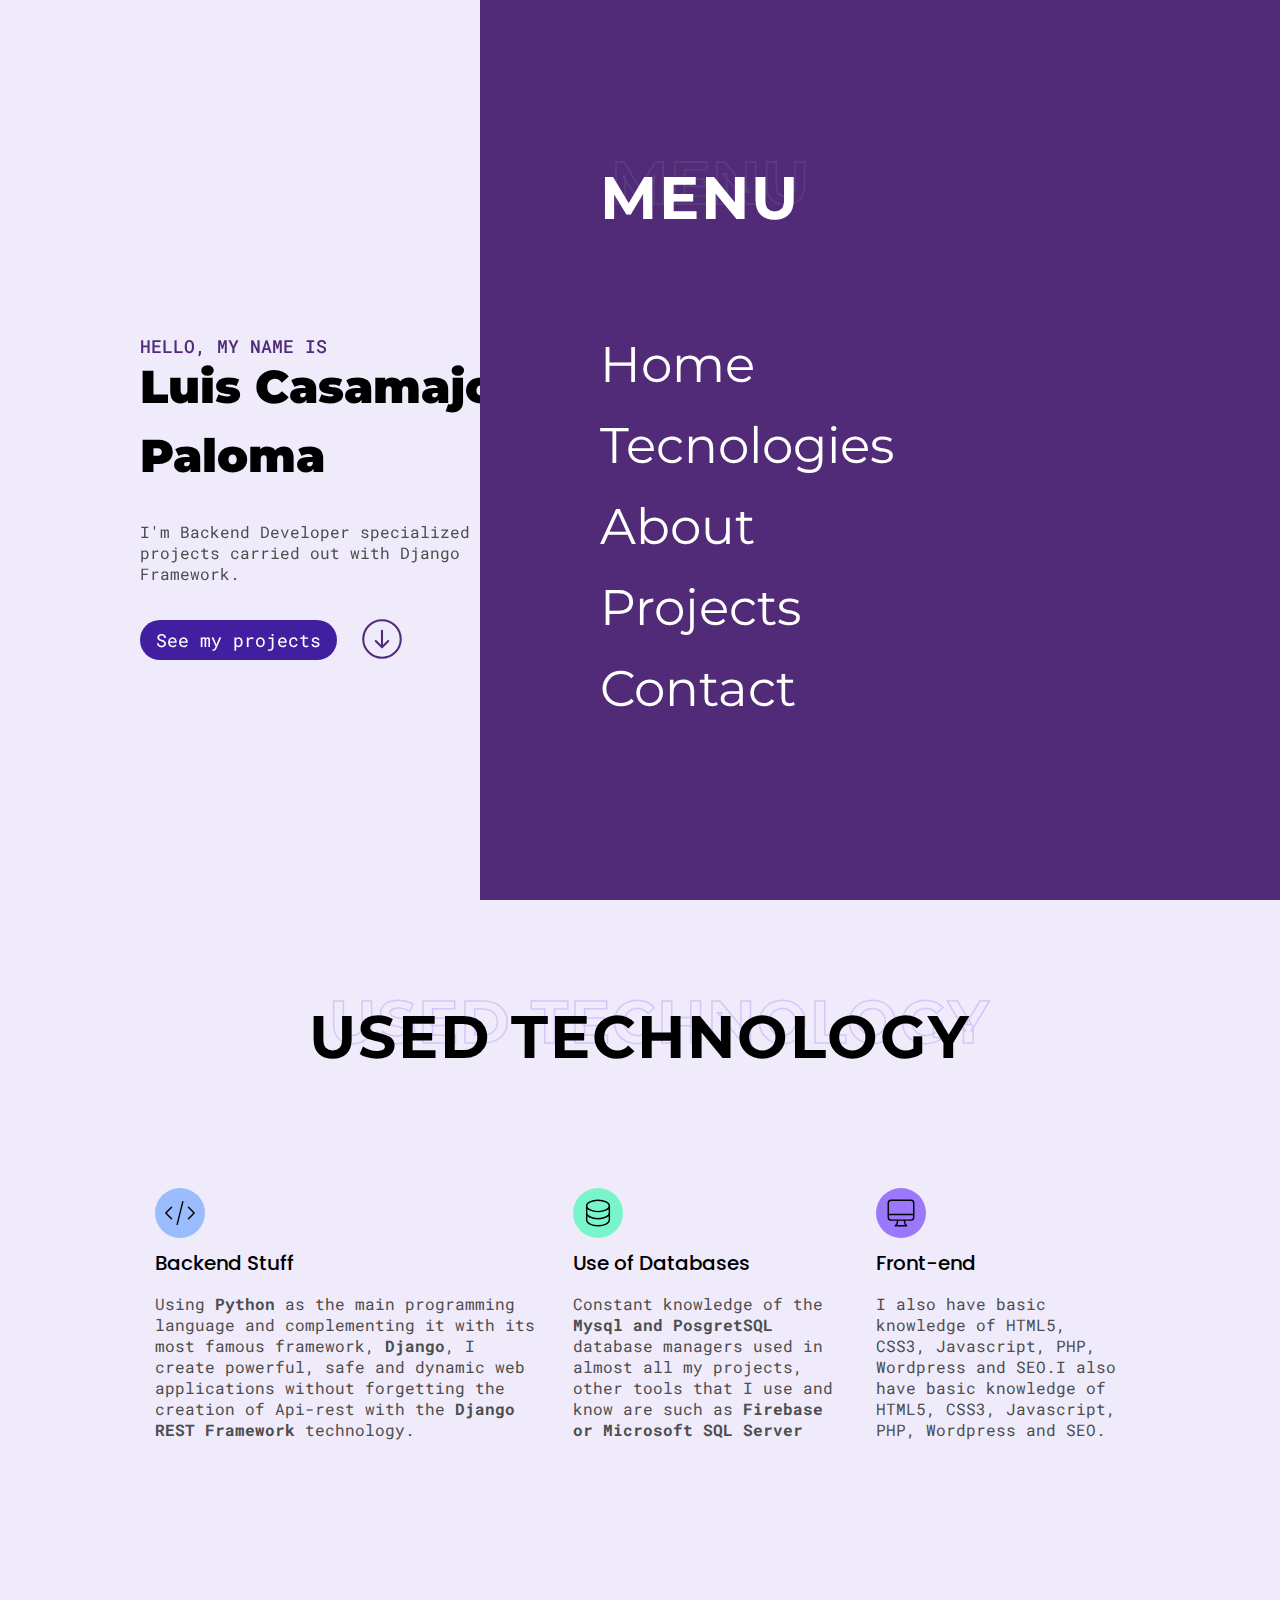
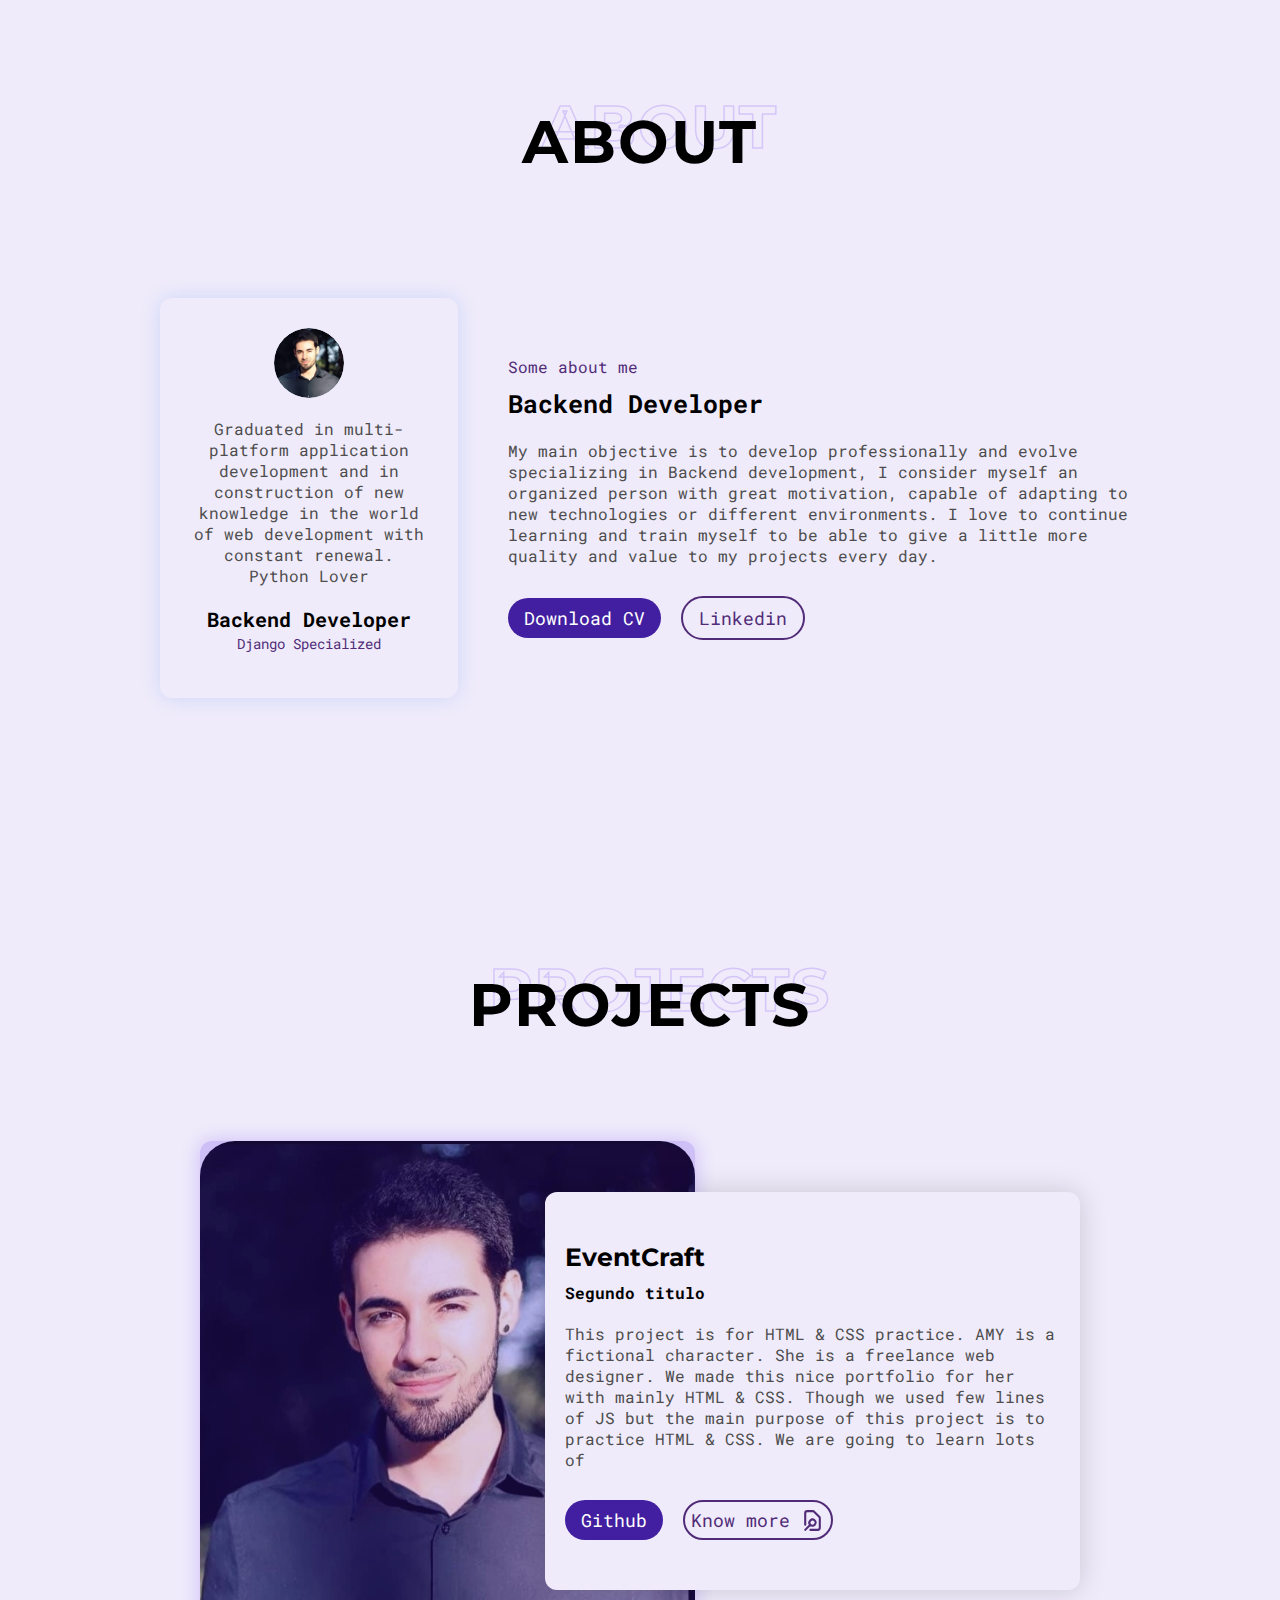
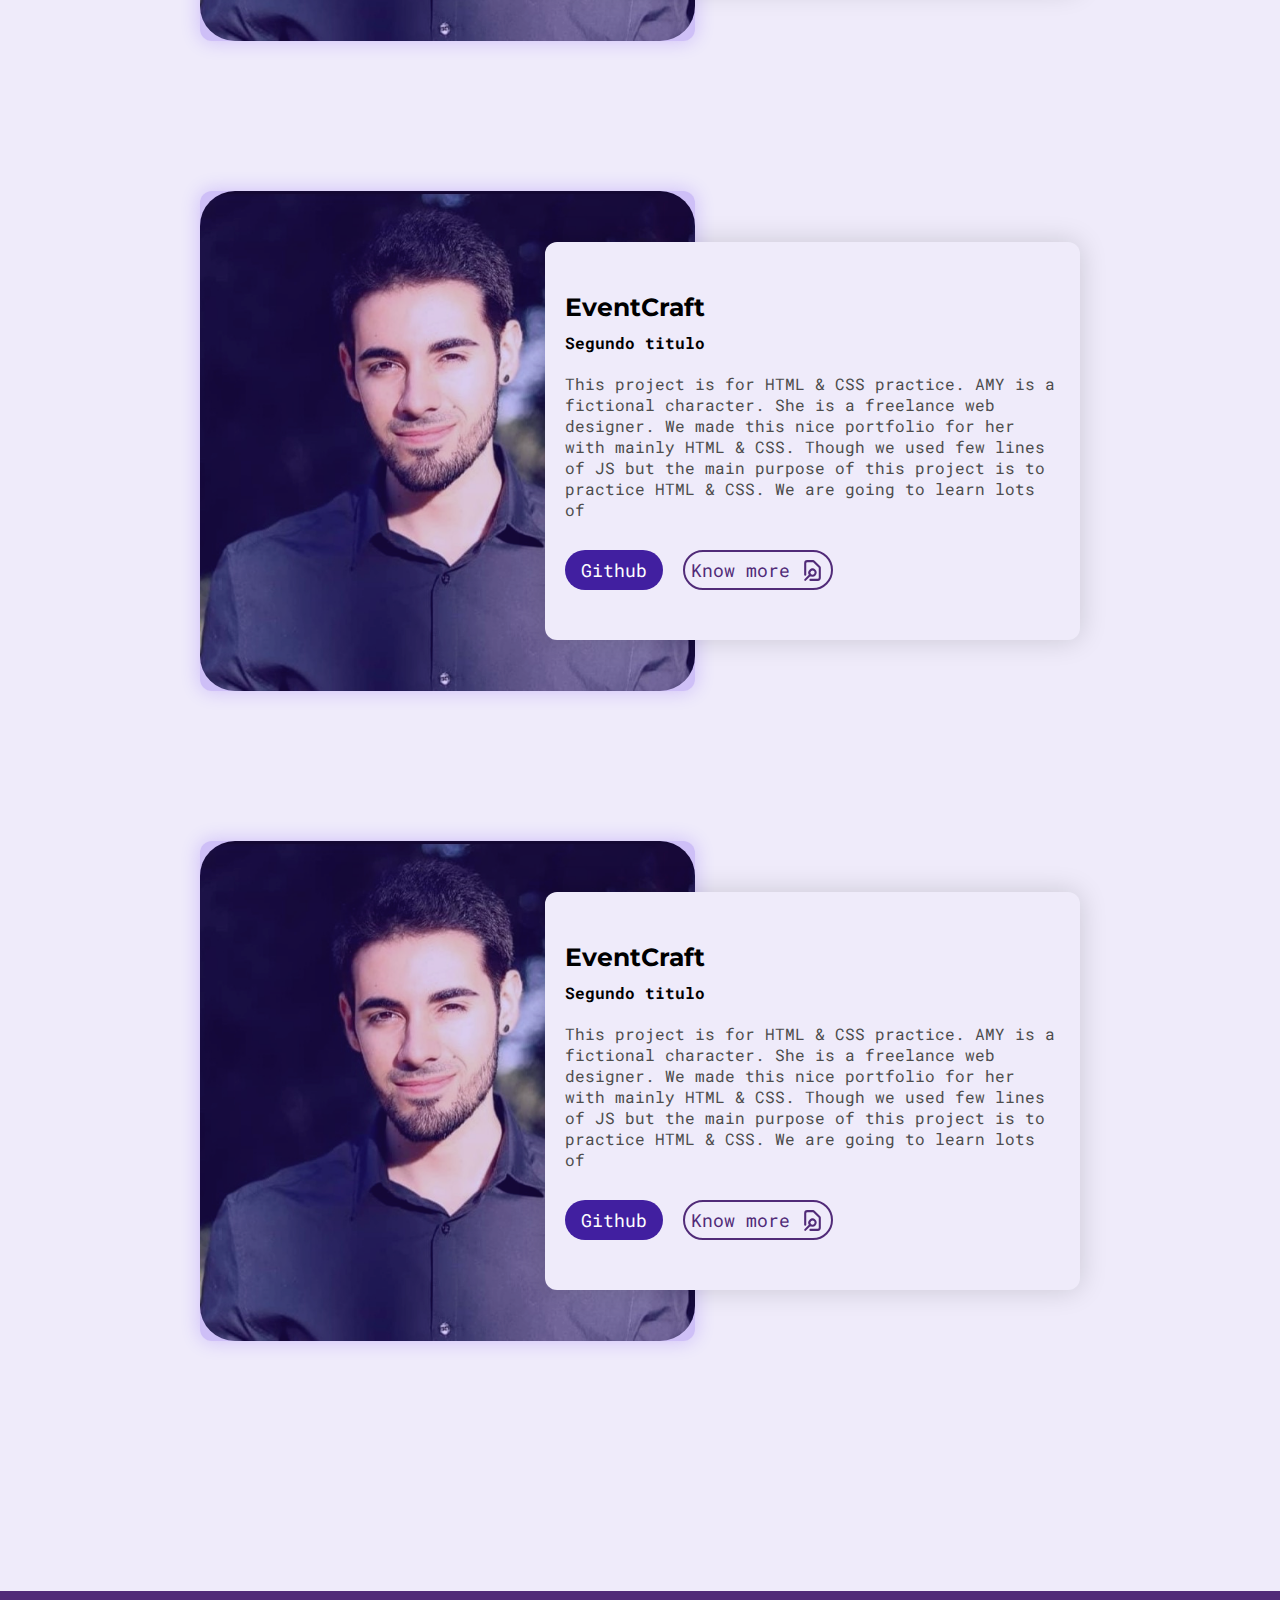
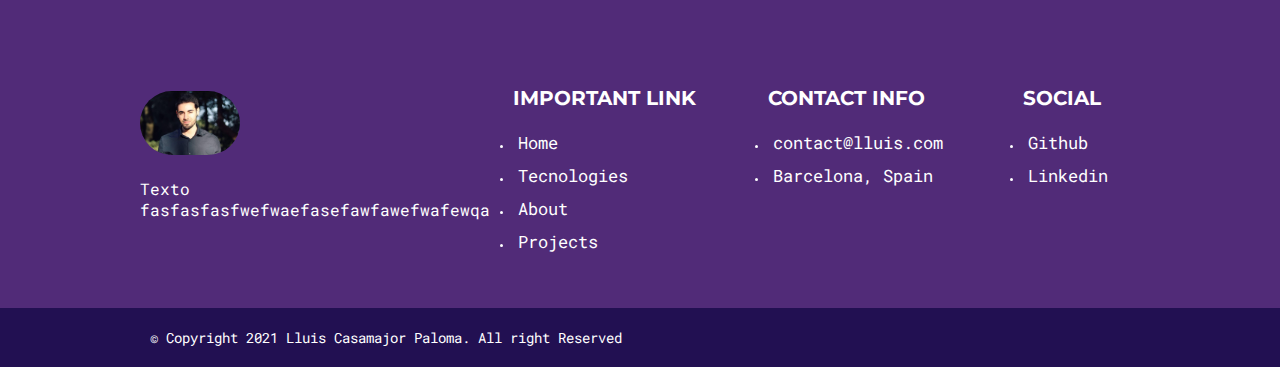
==== index.html @ f6684f7c "formad html" ====
<!DOCTYPE html>
<html lang="en">

    <head>
        <meta charset="UTF-8">
        <meta http-equiv="X-UA-Compatible" content="IE=edge">
        <meta name="viewport" content="width=device-width, initial-scale=1.0">
        <title>My Portfolio</title>

        <!-- AOS -->
        <!-- CDN CSS -->
        <link rel="stylesheet" href="https://unpkg.com/aos@next/dist/aos.css" />
        <link rel="stylesheet" href="./styles/style.css">
    </head>

    <body>
        <!-- Scroll to top button-->
        <div class="scroll-top">
            <svg xmlns="http://www.w3.org/2000/svg" fill="none" viewBox="0 0 24
                24" stroke="currentColor">
                <path stroke-linecap="round" stroke-linejoin="round"
                    stroke-width="2" d="M5 11l7-7 7 7M5 19l7-7 7 7" />
                </svg>
            </div>
            <!-- Nav Section -->
            <section id="nav">
                <div class="container">
                    <div class="nav-icon">
                        <svg xmlns="http://www.w3.org/2000/svg" fill="none"
                            viewBox="0 0 24 24" stroke="currentColor">
                            <path stroke-linecap="round" stroke-linejoin="round"
                                stroke-width="1" d="M4 6h16M4 12h16M4 18h16" />
                            </svg>
                        </div>
                    </div>
                </section>
                <section id="nav-content">
                    <div class="close-btn">
                        <svg xmlns="http://www.w3.org/2000/svg" fill="none"
                            viewBox="0 0 24 24" stroke="currentColor">
                            <path stroke-linecap="round" stroke-linejoin="round"
                                stroke-width="2" d="M6 18L18 6M6 6l12 12" />
                            </svg>
                        </div>
                        <div class="wrapper">
                            <h2 class="section-heading" data-outline="Menu">Menu</h2>
                            <nav>
                                <ul> <!-- Menu Links-->
                                    <li><a href="#">Home</a></li>
                                    <li><a href="#">Tecnologies</a></li>
                                    <li><a href="#">About</a></li>
                                    <li><a href="#">Projects</a></li>
                                    <li><a href="#">Contact</a></li>
                                </ul>
                            </nav>
                        </div>
                    </section>
                    <!-- Presentation -->
                    <section id="Presentation">
                        <div class="container">

                            <!-- Left part of the section-->
                            <div class="left_panel" data-aos="fade-right"
                                data-aos-duration="1200" data-aos-delay="500"
                                data-aos-easing="ease-in-out"
                                data-aos-once="true">

                                <p class="subheading">Hello, my name is</p>
                                <h1 class="heading1">
                                    <div class="wrapper"><span>Luis</span></div>
                                    <div class="wrapper"><span>Casamajor</span></div>
                                    <div class="wrapper"><span>Paloma</span></div>
                                </h1>
                                <p class="description">I'm Backend Developer
                                    specialized in
                                    web projects carried out
                                    with Django Framework.</p>
                                <div class="buttons">
                                    <a href="#" class="primary-btn">See my
                                        projects</a>
                                    <!--Icono de la web https://heroicons.com/-->
                                    <a href="#"><svg
                                            xmlns="http://www.w3.org/2000/svg"
                                            fill="none" viewBox="0 0 24 24"
                                            stroke="currentColor">
                                            <path stroke-linecap="round"
                                                stroke-linejoin="round"
                                                stroke-width="1" d="M15 13l-3
                                                3m0 0l-3-3m3 3V8m0 13a9 9 0
                                                110-18 9 9 0 010 18z" />
                                            </svg></a>
                                    </div>
                                </div>

                                <!-- Right part of the section-->
                                <div class="right_panel" data-aos="fade-right"
                                    data-aos-duration="1200"
                                    data-aos-delay="1500"
                                    data-aos-easing="ease-in-out"
                                    data-aos-once="true">

                                    <img src="./images/LluisFoto.jpg" alt="Lluis
                                        Casamajor
                                        Paloma">
                                </div>
                            </div>
                        </section>

                        <!-- Tecnologías -->
                        <section id="tecno">
                            <div class="container">
                                <h2 class="section-heading" data-outline="Used
                                    technology">Used
                                    technology</h2>
                                <div class="all-items">
                                    <div class="item">
                                        <div class="icon"><svg
                                                xmlns="http://www.w3.org/2000/svg"
                                                fill="none" viewBox="0 0 24 24"
                                                stroke="currentColor">
                                                <path stroke-linecap="round"
                                                    stroke-linejoin="round"
                                                    stroke-width="1" d="M10
                                                    20l4-16m4 4l4 4-4 4M6
                                                    16l-4-4
                                                    4-4" />
                                                </svg></div>
                                            <h3 class="item-heading">Backend
                                                Stuff</h3>
                                            <p class="item-desc">Using <Strong>Python</Strong>
                                                as the main programming language
                                                and
                                                complementing it with its most
                                                famous
                                                framework, <Strong>Django</Strong>,
                                                I create
                                                powerful, safe and dynamic web
                                                applications
                                                without forgetting the creation
                                                of Api-rest
                                                with the <strong>Django REST
                                                    Framework</strong>
                                                technology.</p>
                                        </div>

                                        <div class="item">
                                            <div class="icon"><svg
                                                    xmlns="http://www.w3.org/2000/svg"
                                                    fill="none" viewBox="0 0 24
                                                    24"
                                                    stroke="currentColor">
                                                    <path stroke-linecap="round"
                                                        stroke-linejoin="round"
                                                        stroke-width="1" d="M4
                                                        7v10c0 2.21
                                                        3.582 4 8 4s8-1.79
                                                        8-4V7M4 7c0 2.21 3.582 4
                                                        8 4s8-1.79
                                                        8-4M4 7c0-2.21 3.582-4
                                                        8-4s8 1.79 8
                                                        4m0
                                                        5c0 2.21-3.582 4-8
                                                        4s-8-1.79-8-4" />
                                                    </svg></div>
                                                <h3 class="item-heading">Use of
                                                    Databases</h3>
                                                <p class="item-desc">Constant
                                                    knowledge of
                                                    the
                                                    <Strong>Mysql and PosgretSQL</Strong>
                                                    database managers used in
                                                    almost all my
                                                    projects, other tools that I
                                                    use and
                                                    know
                                                    are such as <Strong>
                                                        Firebase or
                                                        Microsoft
                                                        SQL Server</Strong>
                                                </p>
                                            </div>

                                            <div class="item">
                                                <div class="icon"><svg
                                                        xmlns="http://www.w3.org/2000/svg"
                                                        fill="none" viewBox="0 0
                                                        24 24"
                                                        stroke="currentColor">
                                                        <path
                                                            stroke-linecap="round"
                                                            stroke-linejoin="round"
                                                            stroke-width="1"
                                                            d="M9.75 17L9
                                                            20l-1
                                                            1h8l-1-1-.75-3M3
                                                            13h18M5 17h14a2
                                                            2 0
                                                            002-2V5a2 2 0
                                                            00-2-2H5a2 2 0
                                                            00-2
                                                            2v10a2 2 0 002 2z"
                                                            />
                                                        </svg></div>
                                                    <h3 class="item-heading">Front-end</h3>
                                                    <p class="item-desc">I also
                                                        have basic
                                                        knowledge of HTML5,
                                                        CSS3,
                                                        Javascript,
                                                        PHP, Wordpress and SEO.I
                                                        also have basic
                                                        knowledge of HTML5,
                                                        CSS3,
                                                        Javascript,
                                                        PHP, Wordpress and SEO.</p>
                                                </div>
                                            </div>
                                        </section>

                                        <!-- About me -->
                                        <section id="about">
                                            <div class="container">
                                                <h2 class="section-heading"
                                                    data-outline="About">About</h2>
                                                <div class="wrapper">
                                                    <div class="left">
                                                        <div class="card">
                                                            <div class="img">
                                                                <img
                                                                    src="./images/LluisFoto.jpg"
                                                                    alt="Icon
                                                                    lluis
                                                                    casamajor">
                                                            </div>
                                                            <p
                                                                class="card-desc">Graduated
                                                                in
                                                                multi-platform
                                                                application
                                                                development and
                                                                in
                                                                construction
                                                                of new knowledge
                                                                in the
                                                                world of
                                                                web development
                                                                with
                                                                constant
                                                                renewal. Python
                                                                Lover</p>
                                                            <h3
                                                                class="card-name">Backend
                                                                Developer</h3>
                                                            <p
                                                                class="card-sub-title">Django
                                                                Specialized
                                                            </p>
                                                        </div>
                                                    </div>
                                                    <div class="right">
                                                        <p class="subheading">Some
                                                            about me</p>
                                                        <h2 class="slogan">Backend
                                                            Developer</h2>
                                                        <p class="right-text">My
                                                            main
                                                            objective is to
                                                            develop
                                                            professionally and
                                                            evolve
                                                            specializing in
                                                            Backend
                                                            development, I
                                                            consider myself
                                                            an organized person
                                                            with great
                                                            motivation, capable
                                                            of adapting
                                                            to new technologies
                                                            or different
                                                            environments. I love
                                                            to continue
                                                            learning and train
                                                            myself to be
                                                            able to give a
                                                            little more
                                                            quality and value to
                                                            my projects
                                                            every day.</p>
                                                        <div class="buttons">
                                                            <a
                                                                href="./files/CV_Lluis_Casamajor.pdf"
                                                                class="primary-btn">Download
                                                                CV</a>
                                                            <a
                                                                href="https://www.linkedin.com/in/llu%C3%ADs-casamajor-paloma-b338a2206/"
                                                                target="_blank"
                                                                class="primary-btn
                                                                outline">Linkedin</a>
                                                        </div>
                                                    </div>
                                                </div>
                                            </div>
                                        </section>
                                        <!--Projects-->
                                        <section id="projects">
                                            <div class="container">
                                                <h2 class="section-heading"
                                                    data-outline="Projects">Projects</h2>
                                                <div class="all-items">
                                                    <div class="item">
                                                        <div class="left">
                                                            <div class="img">
                                                                <img
                                                                    src="./images/LluisFoto.png"
                                                                    alt="Project">
                                                            </div>
                                                        </div>
                                                        <div class="right">
                                                            <h2
                                                                class="project-title">EventCraft</h2>
                                                            <h3
                                                                class="project-sub-title">Segundo
                                                                titulo</h3>
                                                            <p
                                                                class="project-desc">This
                                                                project
                                                                is for HTML &
                                                                CSS practice.
                                                                AMY
                                                                is a fictional
                                                                character. She
                                                                is
                                                                a freelance web
                                                                designer. We
                                                                made this nice
                                                                portfolio for
                                                                her
                                                                with mainly HTML
                                                                & CSS. Though
                                                                we used few
                                                                lines of JS but
                                                                the
                                                                main purpose of
                                                                this project is
                                                                to practice HTML
                                                                & CSS. We are
                                                                going to learn
                                                                lots of </p>
                                                            <div
                                                                class="buttons">
                                                                <a href=""
                                                                    class="primary-btn">Github</a>
                                                                <a href=""
                                                                    class="primary-btn
                                                                    outline
                                                                    external-link"><span>Know
                                                                        more</span><svg
                                                                        xmlns="http://www.w3.org/2000/svg"
                                                                        fill="none"
                                                                        viewBox="0
                                                                        0 24 24"
                                                                        stroke="currentColor">
                                                                        <path
                                                                            stroke-linecap="round"
                                                                            stroke-linejoin="round"
                                                                            stroke-width="2"
                                                                            d="M10
                                                                            21h7a2
                                                                            2 0
                                                                            002-2V9.414a1
                                                                            1 0
                                                                            00-.293-.707l-5.414-5.414A1
                                                                            1 0
                                                                            0012.586
                                                                            3H7a2
                                                                            2 0
                                                                            00-2
                                                                            2v11m0
                                                                            5l4.879-4.879m0
                                                                            0a3
                                                                            3 0
                                                                            104.243-4.242
                                                                            3 3
                                                                            0
                                                                            00-4.243
                                                                            4.242z"
                                                                            />
                                                                        </svg></a>
                                                                </div>
                                                            </div>
                                                        </div>
                                                        <div class="item">
                                                            <div class="left">
                                                                <div
                                                                    class="img">
                                                                    <img
                                                                        src="./images/LluisFoto.png"
                                                                        alt="Project">
                                                                </div>
                                                            </div>
                                                            <div class="right">
                                                                <h2
                                                                    class="project-title">EventCraft</h2>
                                                                <h3
                                                                    class="project-sub-title">Segundo
                                                                    titulo</h3>
                                                                <p
                                                                    class="project-desc">This
                                                                    project
                                                                    is for HTML
                                                                    & CSS
                                                                    practice.
                                                                    AMY
                                                                    is a
                                                                    fictional
                                                                    character.
                                                                    She is
                                                                    a freelance
                                                                    web
                                                                    designer. We
                                                                    made this
                                                                    nice
                                                                    portfolio
                                                                    for her
                                                                    with mainly
                                                                    HTML & CSS.
                                                                    Though
                                                                    we used few
                                                                    lines of JS
                                                                    but the
                                                                    main purpose
                                                                    of this
                                                                    project is
                                                                    to practice
                                                                    HTML & CSS.
                                                                    We are
                                                                    going to
                                                                    learn lots
                                                                    of </p>
                                                                <div
                                                                    class="buttons">
                                                                    <a href=""
                                                                        class="primary-btn">Github</a>
                                                                    <a href=""
                                                                        class="primary-btn
                                                                        outline
                                                                        external-link"><span>Know
                                                                            more</span><svg
                                                                            xmlns="http://www.w3.org/2000/svg"
                                                                            fill="none"
                                                                            viewBox="0
                                                                            0 24
                                                                            24"
                                                                            stroke="currentColor">
                                                                            <path
                                                                                stroke-linecap="round"
                                                                                stroke-linejoin="round"
                                                                                stroke-width="2"
                                                                                d="M10
                                                                                21h7a2
                                                                                2
                                                                                0
                                                                                002-2V9.414a1
                                                                                1
                                                                                0
                                                                                00-.293-.707l-5.414-5.414A1
                                                                                1
                                                                                0
                                                                                0012.586
                                                                                3H7a2
                                                                                2
                                                                                0
                                                                                00-2
                                                                                2v11m0
                                                                                5l4.879-4.879m0
                                                                                0a3
                                                                                3
                                                                                0
                                                                                104.243-4.242
                                                                                3
                                                                                3
                                                                                0
                                                                                00-4.243
                                                                                4.242z"
                                                                                />
                                                                            </svg></a>
                                                                    </div>
                                                                </div>
                                                            </div>
                                                            <div class="item">
                                                                <div
                                                                    class="left">
                                                                    <div
                                                                        class="img">
                                                                        <img
                                                                            src="./images/LluisFoto.png"
                                                                            alt="Project">
                                                                    </div>
                                                                </div>
                                                                <div
                                                                    class="right">
                                                                    <h2
                                                                        class="project-title">EventCraft</h2>
                                                                    <h3
                                                                        class="project-sub-title">Segundo
                                                                        titulo</h3>
                                                                    <p
                                                                        class="project-desc">This
                                                                        project
                                                                        is for
                                                                        HTML &
                                                                        CSS
                                                                        practice.
                                                                        AMY
                                                                        is a
                                                                        fictional
                                                                        character.
                                                                        She is
                                                                        a
                                                                        freelance
                                                                        web
                                                                        designer.
                                                                        We
                                                                        made
                                                                        this
                                                                        nice
                                                                        portfolio
                                                                        for her
                                                                        with
                                                                        mainly
                                                                        HTML &
                                                                        CSS.
                                                                        Though
                                                                        we used
                                                                        few
                                                                        lines of
                                                                        JS but
                                                                        the
                                                                        main
                                                                        purpose
                                                                        of this
                                                                        project
                                                                        is
                                                                        to
                                                                        practice
                                                                        HTML &
                                                                        CSS. We
                                                                        are
                                                                        going to
                                                                        learn
                                                                        lots of
                                                                    </p>
                                                                    <div
                                                                        class="buttons">
                                                                        <a
                                                                            href=""
                                                                            class="primary-btn">Github</a>
                                                                        <a
                                                                            href=""
                                                                            class="primary-btn
                                                                            outline
                                                                            external-link"><span>Know
                                                                                more</span><svg
                                                                                xmlns="http://www.w3.org/2000/svg"
                                                                                fill="none"
                                                                                viewBox="0
                                                                                0
                                                                                24
                                                                                24"
                                                                                stroke="currentColor">
                                                                                <path
                                                                                    stroke-linecap="round"
                                                                                    stroke-linejoin="round"
                                                                                    stroke-width="2"
                                                                                    d="M10
                                                                                    21h7a2
                                                                                    2
                                                                                    0
                                                                                    002-2V9.414a1
                                                                                    1
                                                                                    0
                                                                                    00-.293-.707l-5.414-5.414A1
                                                                                    1
                                                                                    0
                                                                                    0012.586
                                                                                    3H7a2
                                                                                    2
                                                                                    0
                                                                                    00-2
                                                                                    2v11m0
                                                                                    5l4.879-4.879m0
                                                                                    0a3
                                                                                    3
                                                                                    0
                                                                                    104.243-4.242
                                                                                    3
                                                                                    3
                                                                                    0
                                                                                    00-4.243
                                                                                    4.242z"
                                                                                    />
                                                                                </svg></a>
                                                                        </div>
                                                                    </div>
                                                                </div>
                                                            </div>
                                                        </div>
                                                    </section>
                                                    <!--Footer-->
                                                    <section id="footer">
                                                        <div class="container">
                                                            <footer>
                                                                <div
                                                                    class="col1">
                                                                    <div
                                                                        class="logo">
                                                                        <a
                                                                            href="#">
                                                                            <img
                                                                                src="./images/LluisFoto.jpg"
                                                                                alt="logo">
                                                                        </a>
                                                                    </div>
                                                                    <p>Texto
                                                                        fasfasfasfwefwaefasefawfawefwafewqa</p>
                                                                </div>
                                                                <div
                                                                    class="col2">
                                                                    <h2
                                                                        class="column-heading">Important
                                                                        Link</h2>
                                                                    <ul>
                                                                        <li><a
                                                                                href="#Presentation">Home</a></li>
                                                                        <li><a
                                                                                href="#tecno">Tecnologies</a></li>
                                                                        <li><a
                                                                                href="#about">About</a></li>
                                                                        <li><a
                                                                                href="#projects">Projects</a></li>
                                                                    </ul>
                                                                </div>
                                                                <div
                                                                    class="col3">
                                                                    <h2
                                                                        class="column-heading">Contact
                                                                        info</h2>
                                                                    <ul>
                                                                        <li><a
                                                                                href="#Presentation">contact@lluis.com</a></li>
                                                                        <li><a
                                                                                href="">Barcelona,
                                                                                Spain</a></li>
                                                                    </ul>
                                                                </div>
                                                                <div
                                                                    class="col4">
                                                                    <h2
                                                                        class="column-heading">Social</h2>
                                                                    <ul>
                                                                        <li><a
                                                                                href="#">Github</a></li>
                                                                        <li><a
                                                                                href="#">Linkedin</a></li>
                                                                    </ul>
                                                                </div>
                                                            </footer>
                                                        </div>
                                                    </section>
                                                    <!-- Copyright-->
                                                    <section id="copyright">
                                                        <div class="container">
                                                            <p>&copy; Copyright
                                                                2021 Lluis
                                                                Casamajor
                                                                Paloma. All
                                                                right Reserved</p>
                                                        </div>
                                                    </section>
                                                    <!-- Scripts AOS-->
                                                    <script
                                                        src="https://unpkg.com/aos@next/dist/aos.js"></script>
                                                    <script>
        AOS.init();
    </script>
                                                </body>

                                            </html>
---- styles/style.css ----
/*************** Google Fonts ***************/
@import url('https://fonts.googleapis.com/css2?family=Montserrat:wght@700;900&family=Poppins:wght@600&family=Roboto+Mono:wght@300;500&display=swap');


/*************** Variables ***************/
:root{
    /* Colors */
     --primary-color: #512B78;
    --secondary-color: rgb(77, 77, 77);
    --third-color:#411fa0;
    --body-bg: #efebfa; 

}

/*************** Estructuras Gobales ***************/
*{
    padding: 0;
    margin: 0;
    box-sizing: border-box;
}
html{
    font-family: 'Roboto Mono', sans-serif;
    font-size: 10px;
}
body{
    /*Assignamos la var color al fondo */ 
    background-color: var(--body-bg); 
}
img{ 
    width: 100%;
    height: 100%;
    border-radius: 35px;
}
a{
    /* Enlaces negros y sin decoración */
    color: black;
    text-decoration: none;
}
p {
    font-size: 16px;
    color: var(--secondary-color);
}
section{
    display: flex;
    align-items: center;
    justify-content: center;
}
.container{
    width: 100%;
    margin: 0 auto;
    max-width: 1000px;
}
.primary-btn {
    display: inline-block;
    background-color: var(--third-color);
    color: white;
    font-size: 18px;
    padding: 0.8rem 1.6rem;
    border-radius: 50px;
}
.buttons{
    margin-top: 3rem;
    display: flex;
    align-items: center;
    justify-content: flex-start;
    gap: 2rem;
}
.buttons svg {
    width: 50px;
    color: var(--primary-color);
}

.section-heading {
    font-size: clamp(2rem, 10vw, 6rem);
    text-transform: uppercase;
    font-family: 'Montserrat';
    letter-spacing: 0.2rem;
    text-align: center;
    position: relative;
    margin-bottom: 10rem;
}
.section-heading::before {
    content: attr(data-outline);
    position: absolute;
    left: 2%;
    top: -20%;
    width: 100%;
    text-align: center;
    text-transform: uppercase;
    font-family: 'Montserrat';
    letter-spacing: 0.2rem;
    color: transparent;
    -webkit-text-stroke: 1.5px #5a24ed2f;
    z-index: -1;
}
.buttons .outline {
    background-color: transparent;
    color: var(--primary-color);
    border: 2px solid var(--primary-color);
}
/********************* Scroll Top *************************************/
.scroll-top {
    z-index: 100;
    width: 58px;
    height: 50px;
    background-color: white;
    position: fixed;
    bottom: 10px;
    right: 10px;
    cursor: pointer;
    border-radius: 6px;
    /* display: flex; */
    display: none;
    align-items: center;
    justify-content: center;
    box-shadow: 0px 0px 20px rgba(71, 40, 182, 8.226);
    transform: scale(0.9);
    transition: 0.3s ease ease-in-out transform;

}
.scroll-top svg {
    width: 50%;
    color: black;
    pointer-events: none;
}

/******************** Navegation **********************/
#nav {
    position: fixed;
    right: 50px;
    top: 50px;
    height: auto;
    z-index: 100;
}
#nav .nav-icon{
    width: 50px;
    height: 50px;
    cursor: pointer;
    background-color: var(--primary-color);
    display: flex;
    align-items: center;
    justify-content: center;
}
#nav .nav-icon svg{
    color: white;
    width: 80%;
}

#nav-content {
    position: fixed;
    right: 0;
    width: 80%;
    height: 100%;
    max-width: 800px;
    z-index: 100;
    background-color: var(--primary-color);
    color: white;
    display: flex;
    align-items: center;
    justify-content: center;
    overflow: hidden;
}
#nav-content .section-heading{
    text-align: left;
}
#nav-content .section-heading::before{
    -webkit-text-stroke: 1.5px #afadad25;
    text-align: left;
}
#nav-content .wrapper {
    width: 70%;
    position: relative;
}
#nav-content ul{
    list-style:none;
    text-align:left;
}
#nav-content ul li{
    margin-bottom: 2rem;
}
#nav-content ul li a{
    display: inline-block;
    color: white;
    width: 100%;
    font-size: 5rem;
    font-family: 'Montserrat',sans-serif;
}
.nav-content ul li a::after{
    content: test;
    pointer-events: none;
    position: absolute;
    right: -150px;
    bottom: 38%;
    color: transparent;
    -webkit-text-stroke: 1.5px #afadad25;
    opacity: 0;
    z-index: -1;
    text-align: center;
    transform: rotate(98deg) scale(3);
}

/******************** Presentation **********************/

#Presentation {
    height: 100vh;
    width: 100%;
    padding-top: 10rem;
}
#Presentation .container {
    display: flex;
    align-items: center;
    justify-content: center;
}
#Presentation .container .right_panel {
    flex: 8;
}
#Presentation .container .left_panel {
    flex: 6;
}
#Presentation .left_panel .subheading {
    font-size: 1.8rem;
    font-weight: 500;
    text-transform: uppercase;
    color: var(--primary-color);
    /* opacity: 0;
    animation: fade 0.3 ease forwards;
    animation-delay: 1s; */
}
/* #Presentation .left_panel .buttons{
    opacity: 0;
    /* animation: fade 0.3 ease forwards; */
    /* animation-delay: 1s; */
#Presentation .left_panel .heading1 {
    font-size: 46px;
    font-family: 'Montserrat', sans-serif;
    font-weight: 900;
}
#Presentation .left_panel .heading1 .wrapper{
    display: inline-block;
    overflow: hidden;
}
#Presentation .left_panel .heading1 .wrapper span{
    position: relative;
    /* bottom: -70px; */
    /* animation: reveal 1s ease forwards; */
}
/***************** ANIMACION Heading *****************/
/* @keyframes reveal {
    0% {
        bottom: -70px;
    }
    100%{
        bottom: 0px;
    }
} */
/* @keyframes fade {
    0% {
        opacity: 0;
    }
    100% {
        opacity: 10;
    }
}
 */

#Presentation .left_panel .description {
    margin-top: 2.5rem;
    max-width: 400px;
    /* opacity: 0;
    animation: fade 0.3 ease forwards;
    animation-delay: 1s; */
}
#Presentation .right_panel {
    text-align: right;
}
#Presentation .right_panel img{
    width: 100%;
    max-width: 500px;
    height: 450px;
    object-fit: cover;
    object-position: 50% 30%;
}

/********************* Tecnologys **************************/
#tecno {
    padding: 10rem 0;
}

#tecno .all-items {
    display: flex;
    align-items: center;
    justify-content: center;
}

#tecno .item {
    padding: 1.5rem;
    border-radius: 12px;
}

#tecno .item:nth-child(1):hover {
    background-color: rgb(8 69 241 / 35%);
}
#tecno .item:nth-child(2):hover {
    background-color: rgb(0, 255, 115, 0.151);
}
#tecno .item:nth-child(3):hover {
    background-color: #cbbef093;
}
#tecno .item .icon {
    width: 50px;
    height: 50px;
    padding: .8rem;
    border-radius: 50%;
    margin-bottom: 1rem;
}
#tecno .item-heading {
    font-weight: 500;
    font-size: 2rem;
    font-family: 'Poppins', sans-serif;
    margin-bottom: 1.5rem;
}
#tecno .item-desc {
    color: var(--secondary-color);
}
#tecno .item:nth-child(1) .icon {
    background-color: rgb(7 106 255 / 37%);
}
#tecno .item:nth-child(2) .icon {
    background-color: rgb(0, 255,155, 0.493);
}
#tecno .item:nth-child(3) .icon {
    background-color: #4705fc80;
}
/********************* About me **************************/
#about {
    padding: 15rem 0;
}
#about .wrapper {
    display: flex;
    align-items: center;
    justify-content: center;
    gap: 3rem;
}
#about .left {
    padding: 2rem;
    text-align: center;
}
#about .left .card {
    box-shadow: 0px 0px 20px #4785fc33;
    padding: 3rem;
    border-radius: 12px;
    min-height: 400px;
}
#about .left .card .img {
    width: 70px;
    height: 70px;
    margin: 0 auto;
    overflow: hidden;
    border-radius: 50%;
    margin-bottom: 2rem;
}
#about .left .card .img img{
    object-fit: cover;
}
#about .left .card .card-desc {
    color: var(--secondary-color);
    margin-bottom: 2rem;
}
#about .left .card .card-name {
    font-size: 2rem;
    margin-bottom: 0.2rem;
}
#about .left .card .card-sub-title {
    font-size: 1.4rem;
    color: var(--primary-color);
}
#about .subheading {
    color: var(--primary-color);
    margin-bottom: 1rem;
}
#about .right .slogan {
    font-size: 2.5rem;
    margin-bottom: 2rem;
}
#about .right .right-text {
    color: var(--secondary-color);
}
/********************* Projects**************************/

#projects {
    padding: 10rem 0;
}
#projects .item {
    display: flex;
    align-items: center;
    justify-content: center;
    max-width: 880px;
    margin: 0 auto;
    margin-bottom: 15rem;
}
#projects .item::nth-child(even){
    flex-direction: row-reverse;
}
#projects .item .left {
    flex: 1;
}
#projects .item .right {
    flex: 1;
    margin-left: -150px;
    background-color: var(--body-bg);
    padding: 5rem 2rem;
    border-radius: 12px;
    box-shadow: 0 0 28px #00000028;
    z-index: 2;
}
#projects .item::nth-child(even) .right {
    margin-left: 0;
}
#projects .item::nth-child(even) .left {
    margin-left: -150px;
}
#projects .item .left .img {
    height: 500px;
    overflow: hidden;
    border-radius: 12px;
    box-shadow: 0px 0px 20px #4705fc33;
    position: relative;
}
#projects .item .left .img::after {
    position: absolute;
    content: '';
    left: 0;
    right: 0;
    height: 100%;
    width: 100%;
    background-color: #5a24ed38;
}
#projects .item .left .img  img{
    object-fit: cover;
    transition: 0.3 ease transform;
}
#projects .item:hover .left .img img {
    transform: scale(1.1);
    z-index: 1;
}
#projects .item .right .project-title {
    font-size: 2.5rem;
    font-family: 'Montserrat', sans-serif;
    margin-bottom: 1rem;
}
#projects .item .right .project-sub-title {
    font-size: 1.6rem;
    margin-bottom: 2rem;
}
#projects .item .right .project-desc {
    color: var(--secondary-color);
    margin-bottom: 3rem;
}
#projects .item .right .buttons .external-link {
    display: flex;
    align-items: center;
    justify-content: center;
    gap: 1rem;
    padding: calc(0.6em - 5px) calc(0.6em - 5px);
}
#projects .item .right .buttons .external-link svg{
    width: 25px;
}

/********************* Footer **************************/
#footer {
    background-color: var(--primary-color);
    color: white;
    padding: 10rem 0 5rem 0;
}
#footer footer {
    display: flex;
    align-items: flex-start;
    justify-content: flex-start;
    gap: 2rem;
}
#footer footer .col1 {
    flex: 3;
}
#footer footer .col2,
#footer footer .col3{
    flex: 2;
}
#footer footer .col4{
    flex: 1;
}

#footer footer .col1 .logo img{
    max-width: 100px;
    margin-bottom: 2rem;
}
#footer footer .col1 p{
    color: white;
}
#footer footer .col4 svg{
    max-width: 24px;
    color: white;
}
#footer footer .column-heading{
    font-family: 'Montserrat', sans-serif;
    font-size: 2rem;
    margin-bottom: 2rem;
    text-transform: uppercase;
    line-height: 1.5rem;
}
#footer footer ul li{
    background-color: 4px;
}
#footer footer ul li a{
    display: inline-block;
    width: 100%;
    color: white;
    font-size: 1.7rem;
    padding: 0.5rem;
}
#footer footer lu li:hover a{
    color: var(--primary-color);
}
#footer footer lu li:hover {
    background-color: white;
}
#footer footer .col4 ul {
    display: flex;
    flex-wrap: wrap;
}
#footer footer .col4 ul li a {
    min-width: 50%;
}

/********************* Copyright *************************************/

#copyright {
    padding: 1rem 0;
    background-color: #221052;
}
#copyright p{
    color: white;
    margin: 1rem;
    font-size: 1.4rem;
}


/********************* Responsive Presentation**************************/
@media only screen and (max-width: 950px){
    #Presentation .container .right_panel{
        flex: 6;
    }
}
@media only screen and (max-width: 768px){
    html{
        font-size: 9px;
    }
    #Presentation .container{
        flex-direction: column-reverse;
    }
    #Presentation .container .right_panel {
        text-align: center;
        flex: 1;
        margin-bottom: 2rem;
    }
    #Presentation .container .right_panel img{
        width: 100%;
        height: 400px;
    }
    #Presentation .container .left_panel{
        text-align: center;
        padding: 0;
        flex: 1;
        height: fit-content;
    }
    #Presentation .left_panel .buttons{
        justify-content: center;
    }
    #Presentation .container .left_panel .heading1{
        font-size:  4rem;
        margin: 0 auto;
    }
    #Presentation .container .left_panel .description{
        margin: 0 auto;
        margin-top: 2rem;
    }
}

/********************* Responsive Technologys**************************/

@media only screen and (max-width: 768px){
    #tecno .all-items {
        flex-direction: column;
        text-align: center;
    }
    #tecno .item .icon {
        margin: 0 auto;
        margin-bottom: 1rem;
    }
    #tecno .item {
        margin: 2rem 0;
    }
    #tecno .item:nth-child(1) {
        background-color: rgb(8 69 241 / 35%);
    }
    #tecno .item:nth-child(2) {
        background-color: rgb(0, 255, 115, 0.151);
    }
    #tecno .item:nth-child(3) {
        background-color: #cbbef093;
    }
}

/********************* Responsive About**************************/

@media only screen and (max-width: 768px) {
    #about .wrapper {
        flex-direction: column-reverse;
        text-align: center;
    }
    #about .right .buttons {
        flex-direction: column;
    }
    #about .right .buttons a{
        width: 100%;
        text-align: center;
    }
}

/********************* Responsive Projects**************************/
@media only screen and (max-width: 768px) {
    #projects .item {
        flex-direction: column;
    }
    #projects .item .left {
        width: 100%;
    }
    #projects .item .right {
        width: 90%;
        margin: 0;
        margin-top: -150px;
    }
    #projects .item:nth-child(even) {
     flex-direction: column;   
    }
    #projects .item:nth-child(even) {
        margin-left: 0;
    }
}
@media only screen and (max-width:450px) {
    #projects .item .right .buttons {
        flex-direction: column;
    }
    #projects .item .right .buttons a {
        width: 100%;
        text-align: center;
    }
}

/********************* Responsive Footer**************************/

@media only screen and (max-width: 768px){
    #footer footer {
        flex-direction: column;
        justify-content: center;
        align-items: center;
        text-align: center;
    }
    #footer footer .col1,
    #footer footer .col2,
    #footer footer .col3,
    #footer footer .col4 {
        width: 100%;
        margin-bottom: 3rem;
    }
    #footer footer .col4 ul {
        width: fit-content;
        margin: 0 auto;
    }
}

/********************* Responsive Copyright *************************************/

@media only screen and (max-width: 768px){
    #copyright p{
        text-align: center;
    }
}
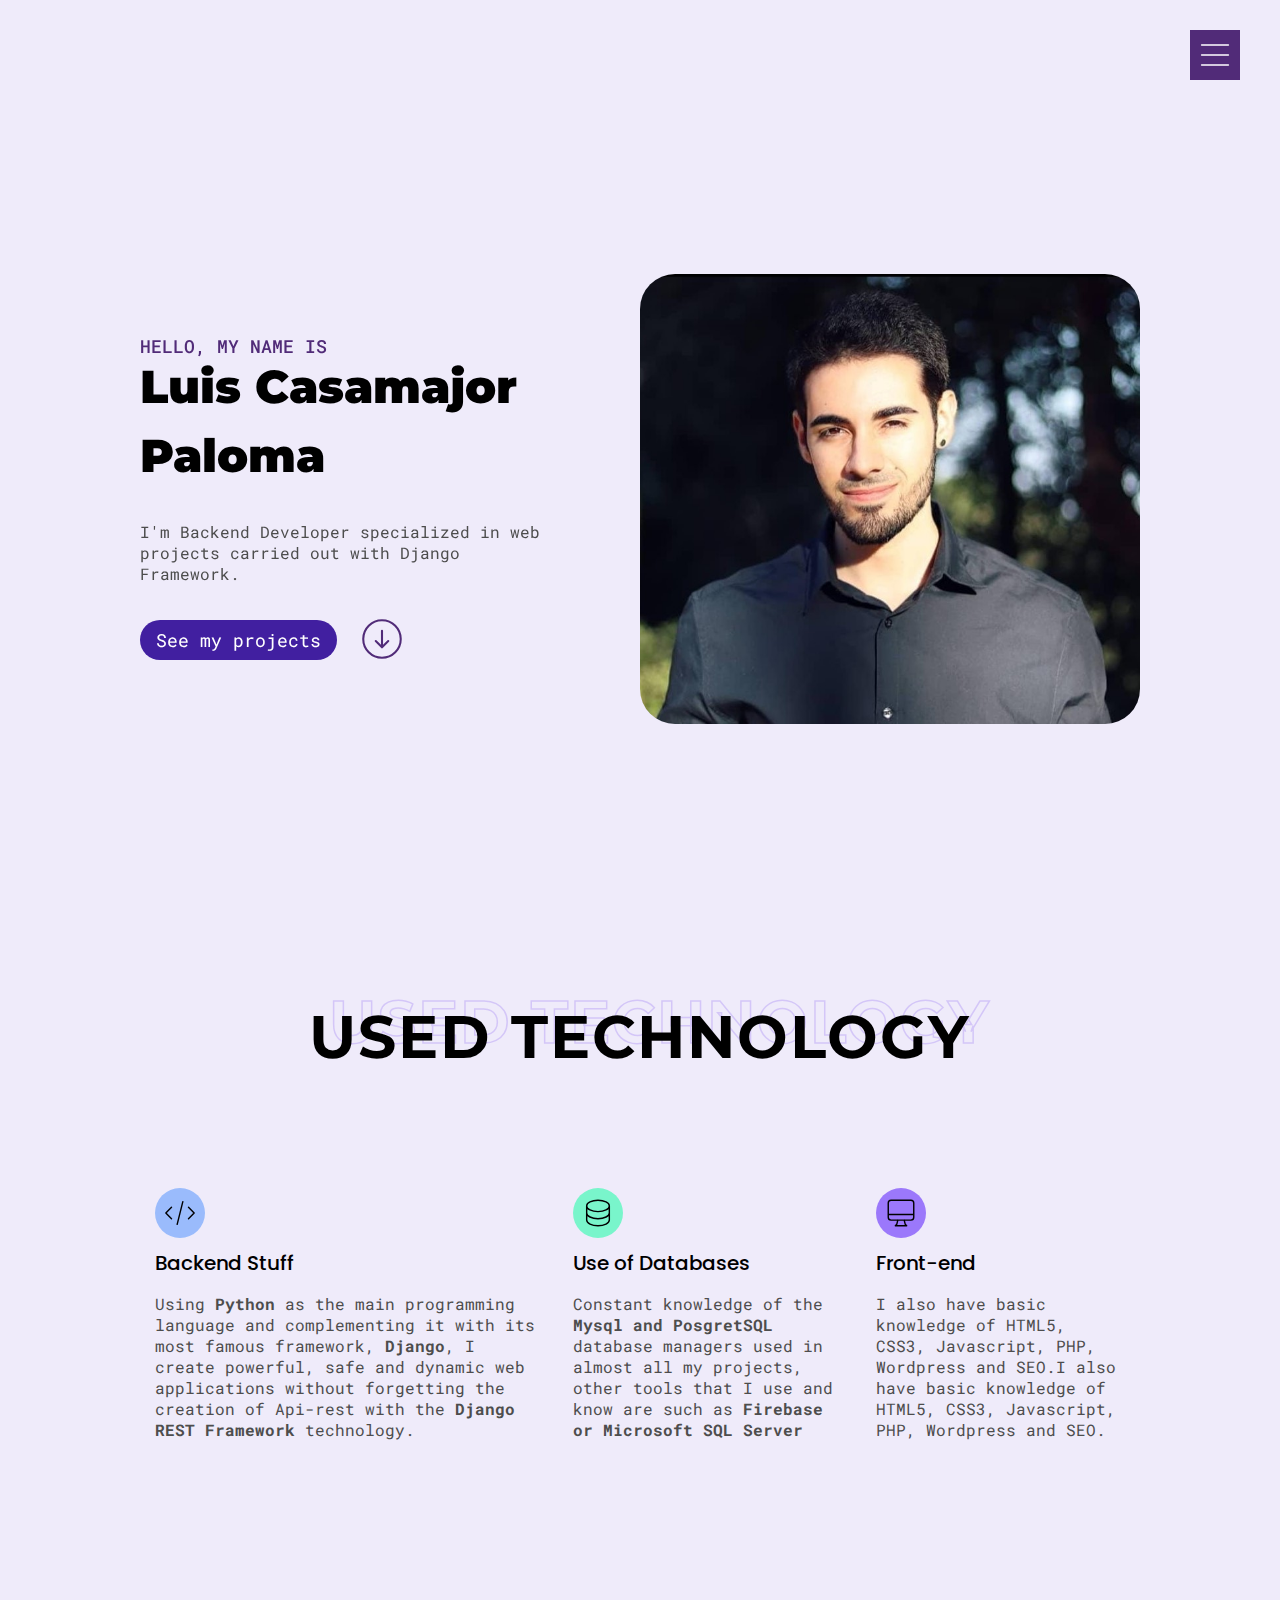
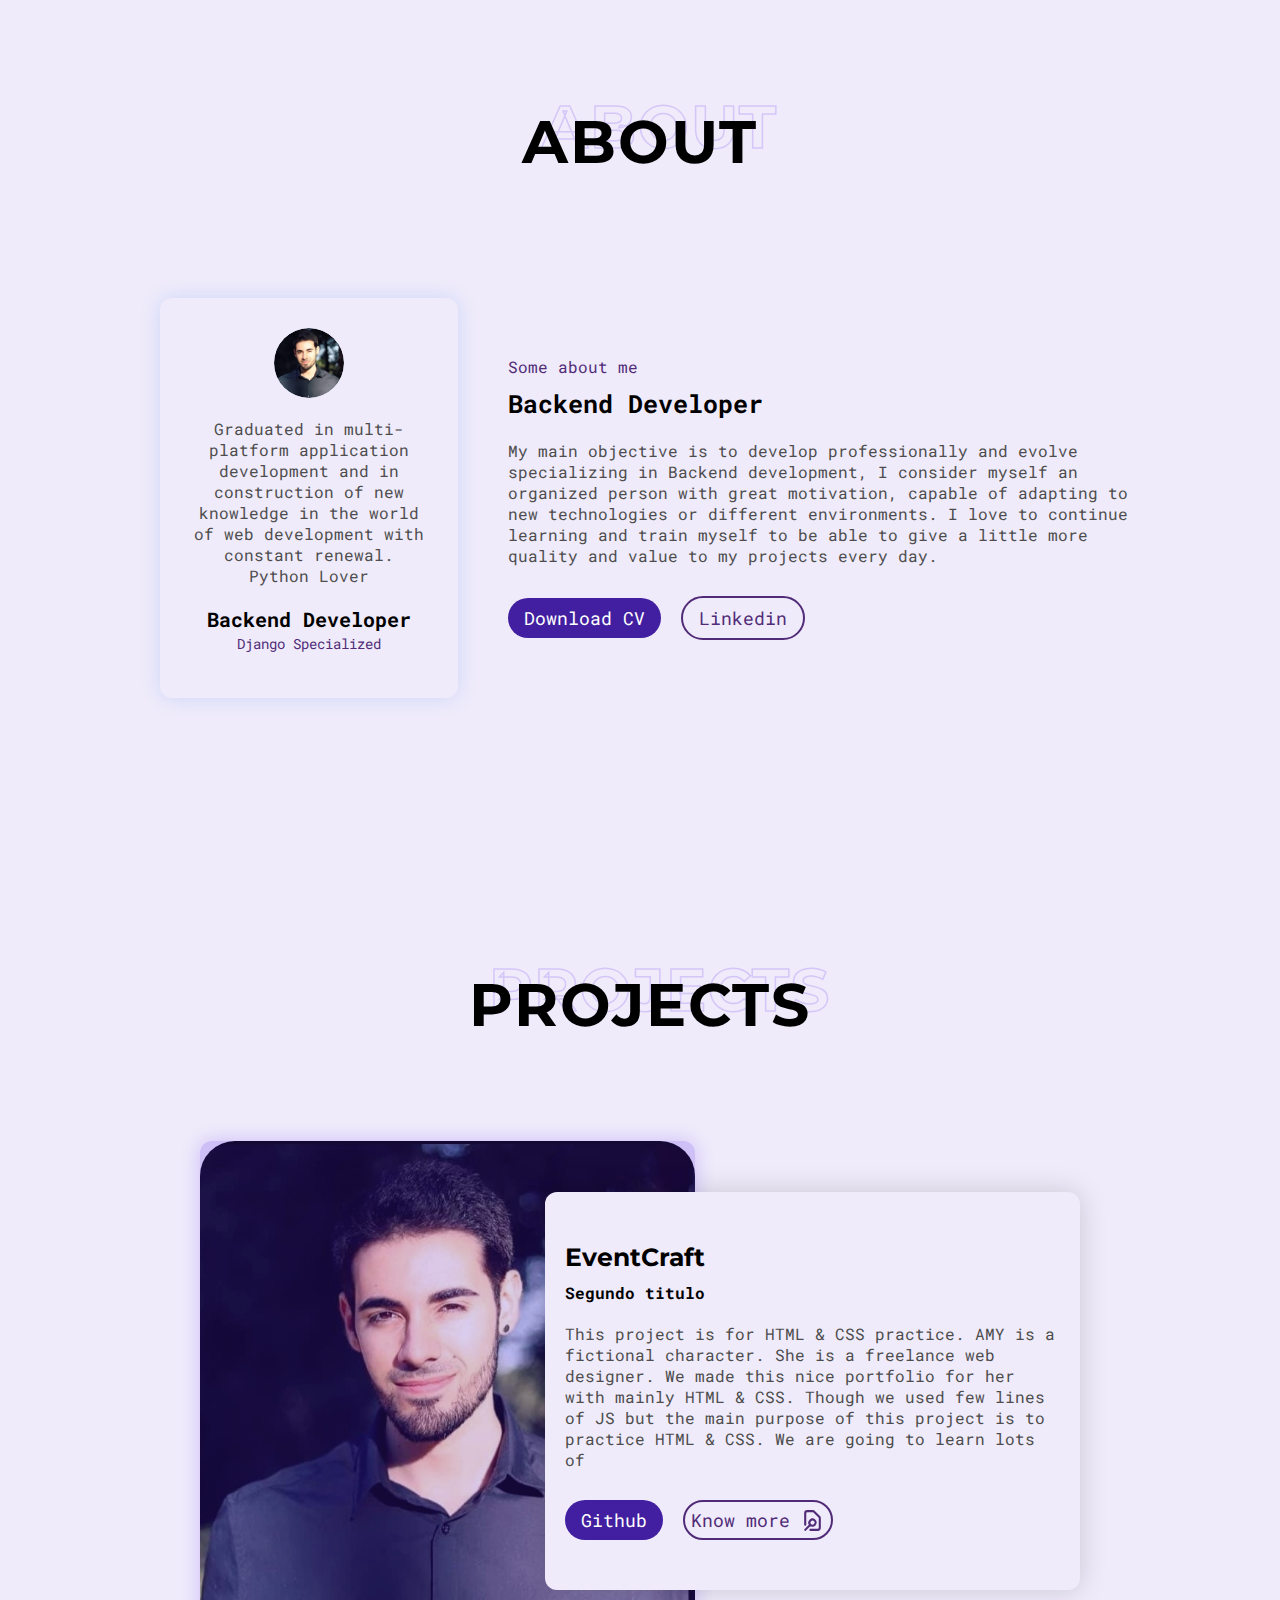
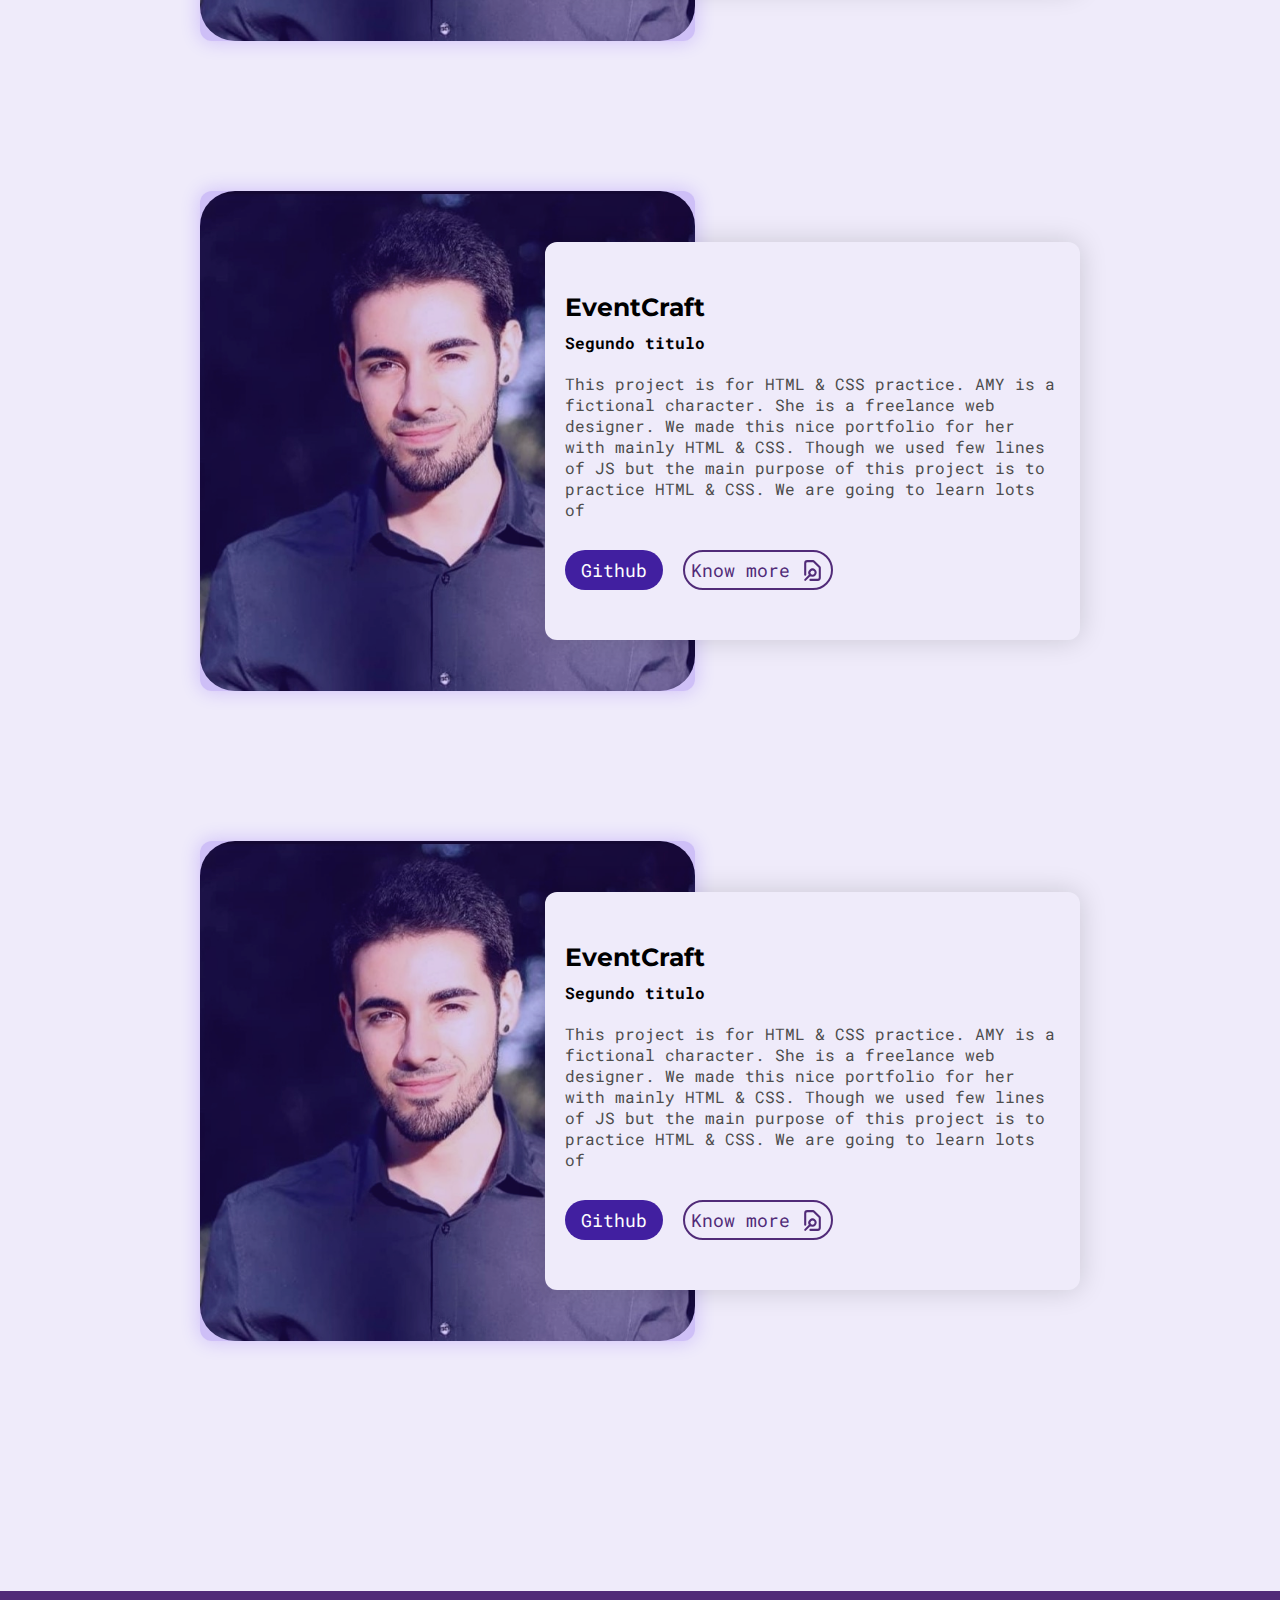
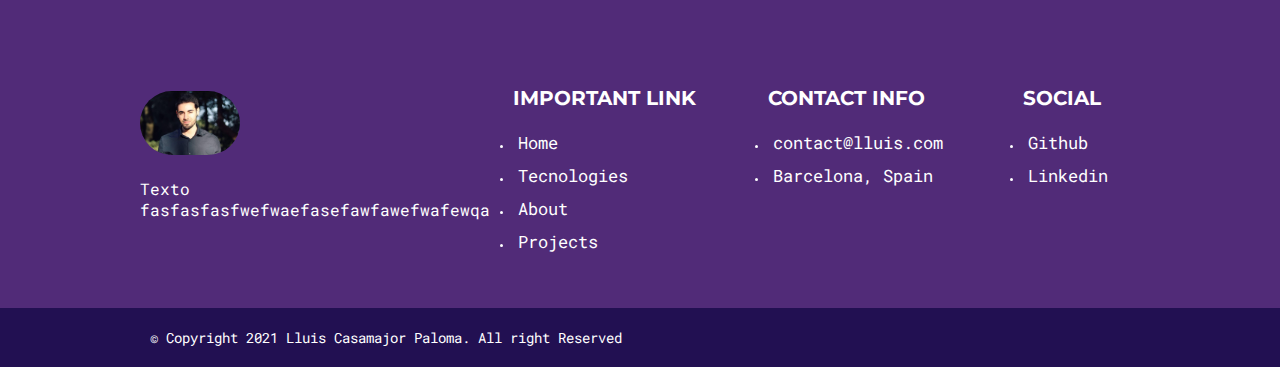
==== commit 443ae71d: "finish nav css" ====
--- a/index.html
+++ b/index.html
@@ -46,11 +46,11 @@
                             <h2 class="section-heading" data-outline="Menu">Menu</h2>
                             <nav>
                                 <ul> <!-- Menu Links-->
-                                    <li><a href="#">Home</a></li>
-                                    <li><a href="#">Tecnologies</a></li>
-                                    <li><a href="#">About</a></li>
-                                    <li><a href="#">Projects</a></li>
-                                    <li><a href="#">Contact</a></li>
+                                    <li><a data-text="Home" href="#">Home</a></li>
+                                    <li><a data-text="Technologies" href="#">Technologies</a></li>
+                                    <li><a data-text="About" href="#">About</a></li>
+                                    <li><a data-text="Projects" href="#">Projects</a></li>
+                                    <li><a data-text="Contact" href="#">Contact</a></li>
                                 </ul>
                             </nav>
                         </div>
--- a/styles/style.css
+++ b/styles/style.css
@@ -127,8 +127,8 @@
 /******************** Navegation **********************/
 #nav {
     position: fixed;
-    right: 50px;
-    top: 50px;
+    right: 40px;
+    top: 30px;
     height: auto;
     z-index: 100;
 }
@@ -151,7 +151,7 @@
     right: 0;
     width: 80%;
     height: 100%;
-    max-width: 800px;
+    max-width: 700px;
     z-index: 100;
     background-color: var(--primary-color);
     color: white;
@@ -159,6 +159,8 @@
     align-items: center;
     justify-content: center;
     overflow: hidden;
+    transform: translateX(100%);
+    transition: 0.3s ease transform;
 }
 #nav-content .section-heading{
     text-align: left;
@@ -182,21 +184,49 @@
     display: inline-block;
     color: white;
     width: 100%;
-    font-size: 5rem;
+    font-size: 4.5rem;
     font-family: 'Montserrat',sans-serif;
 }
-.nav-content ul li a::after{
-    content: test;
+#nav-content ul li a::after{
+    content: attr(data-text);
     pointer-events: none;
     position: absolute;
     right: -150px;
     bottom: 38%;
+    width: 100%;
     color: transparent;
     -webkit-text-stroke: 1.5px #afadad25;
     opacity: 0;
     z-index: -1;
     text-align: center;
-    transform: rotate(98deg) scale(3);
+    transform: rotate(90deg) scale(3);
+    transition: .3s ease;
+    transition-property: opacity, transform;
+}
+#nav-content ul li a:hover::after{
+    opacity: 1;
+    transform: scale(3) translateY(10px) rotate(90deg);
+}
+#nav-content .close-btn{
+    position: absolute;
+    left: 10px;
+    top: 10px;
+    color: white;
+    width: 40px;
+    height: 40px;
+    background-color: black;
+    display: flex;
+    align-items: center;
+    justify-content: center;
+    border-radius: 50%;
+    cursor: pointer;
+    transition: 0.3s ease background-color;
+}
+#nav-content .close-btn svg{
+    width: 80%;
+}
+#nav-content .close-btn:hover{
+    background-color: crimson;
 }
 
 /******************** Presentation **********************/
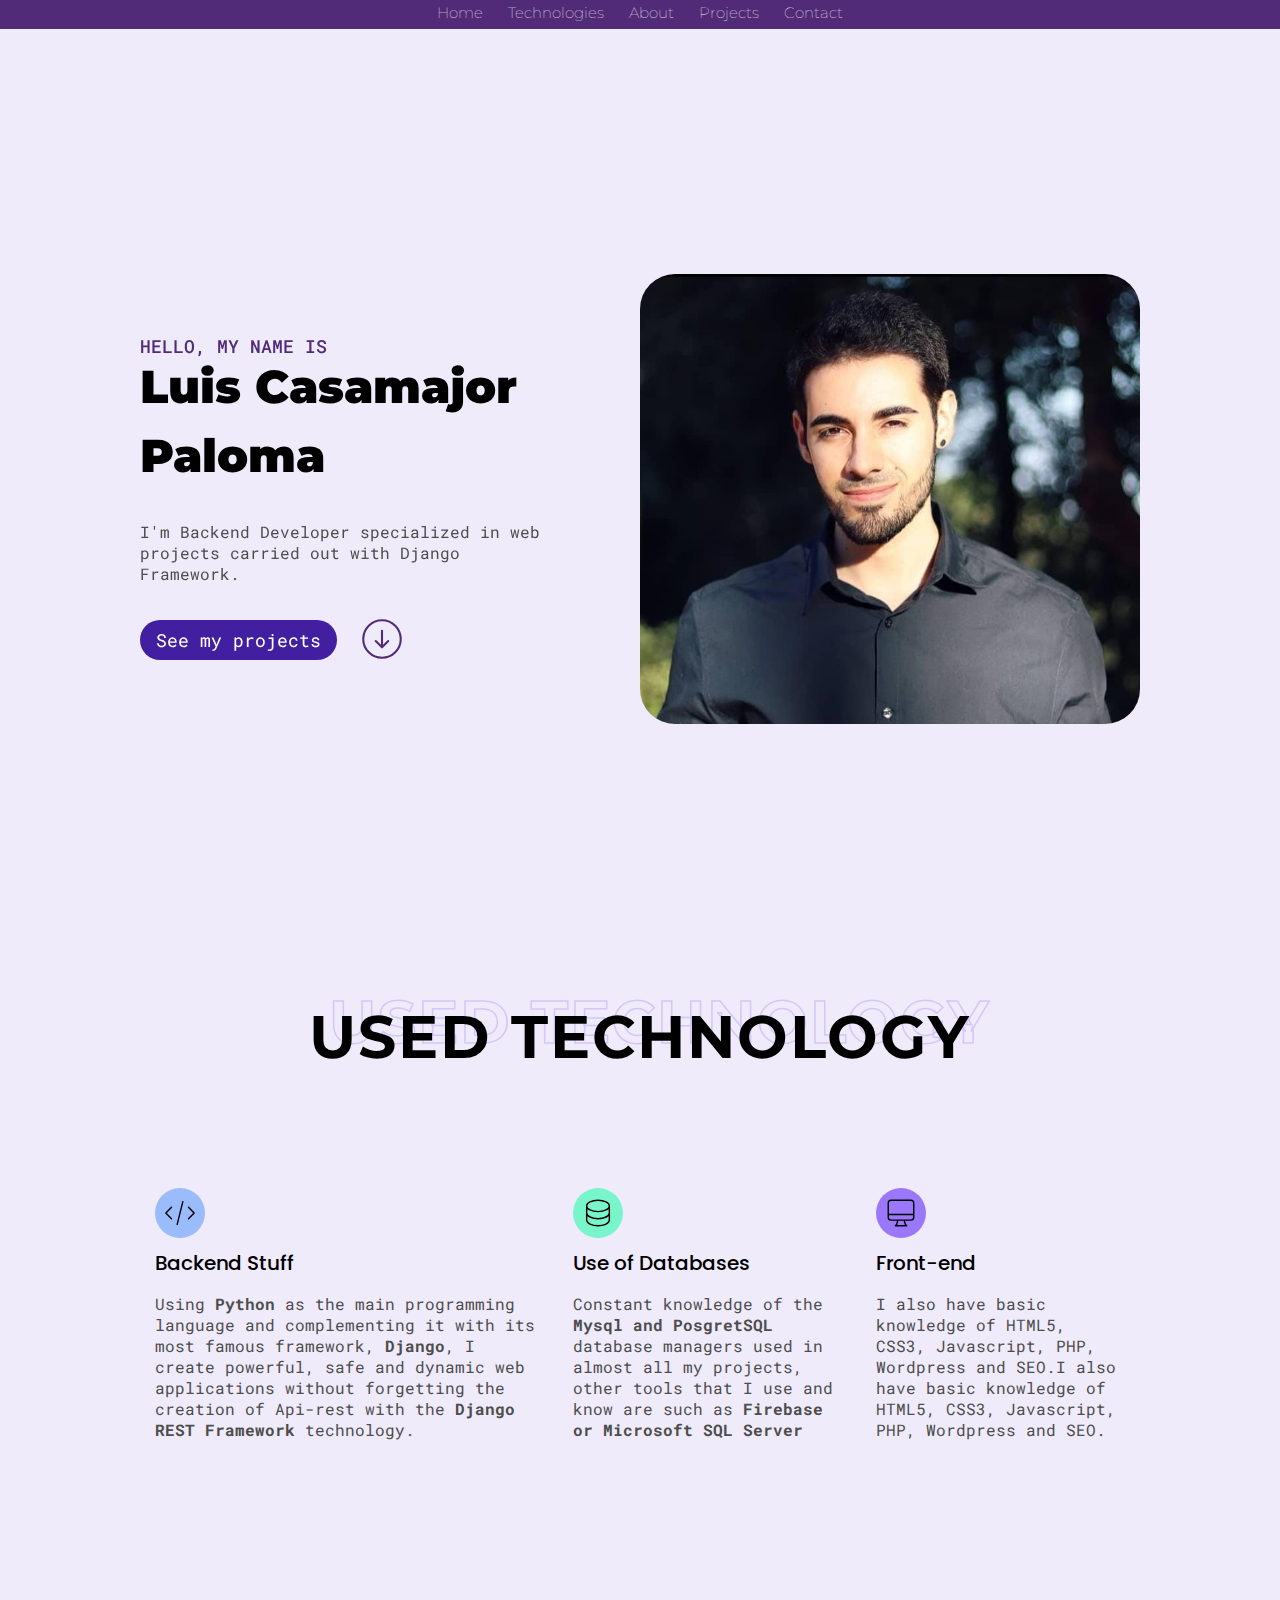
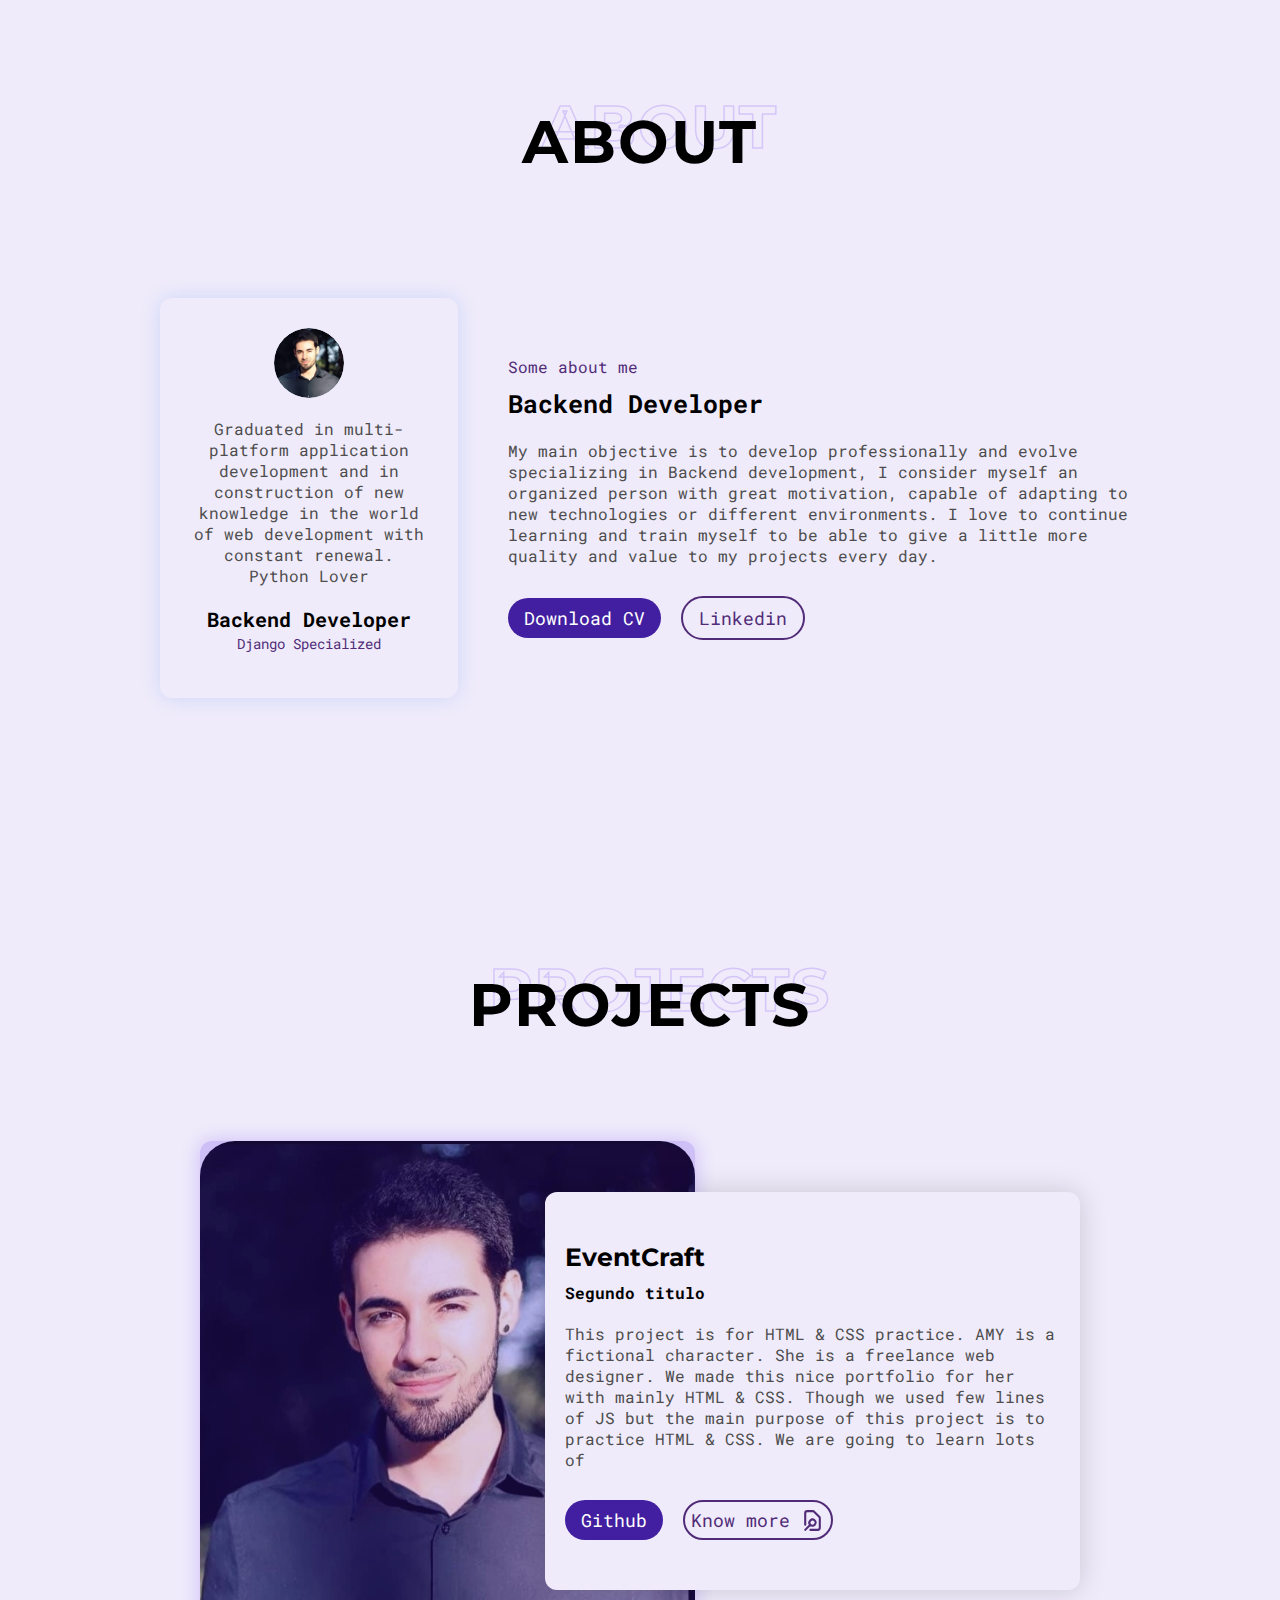
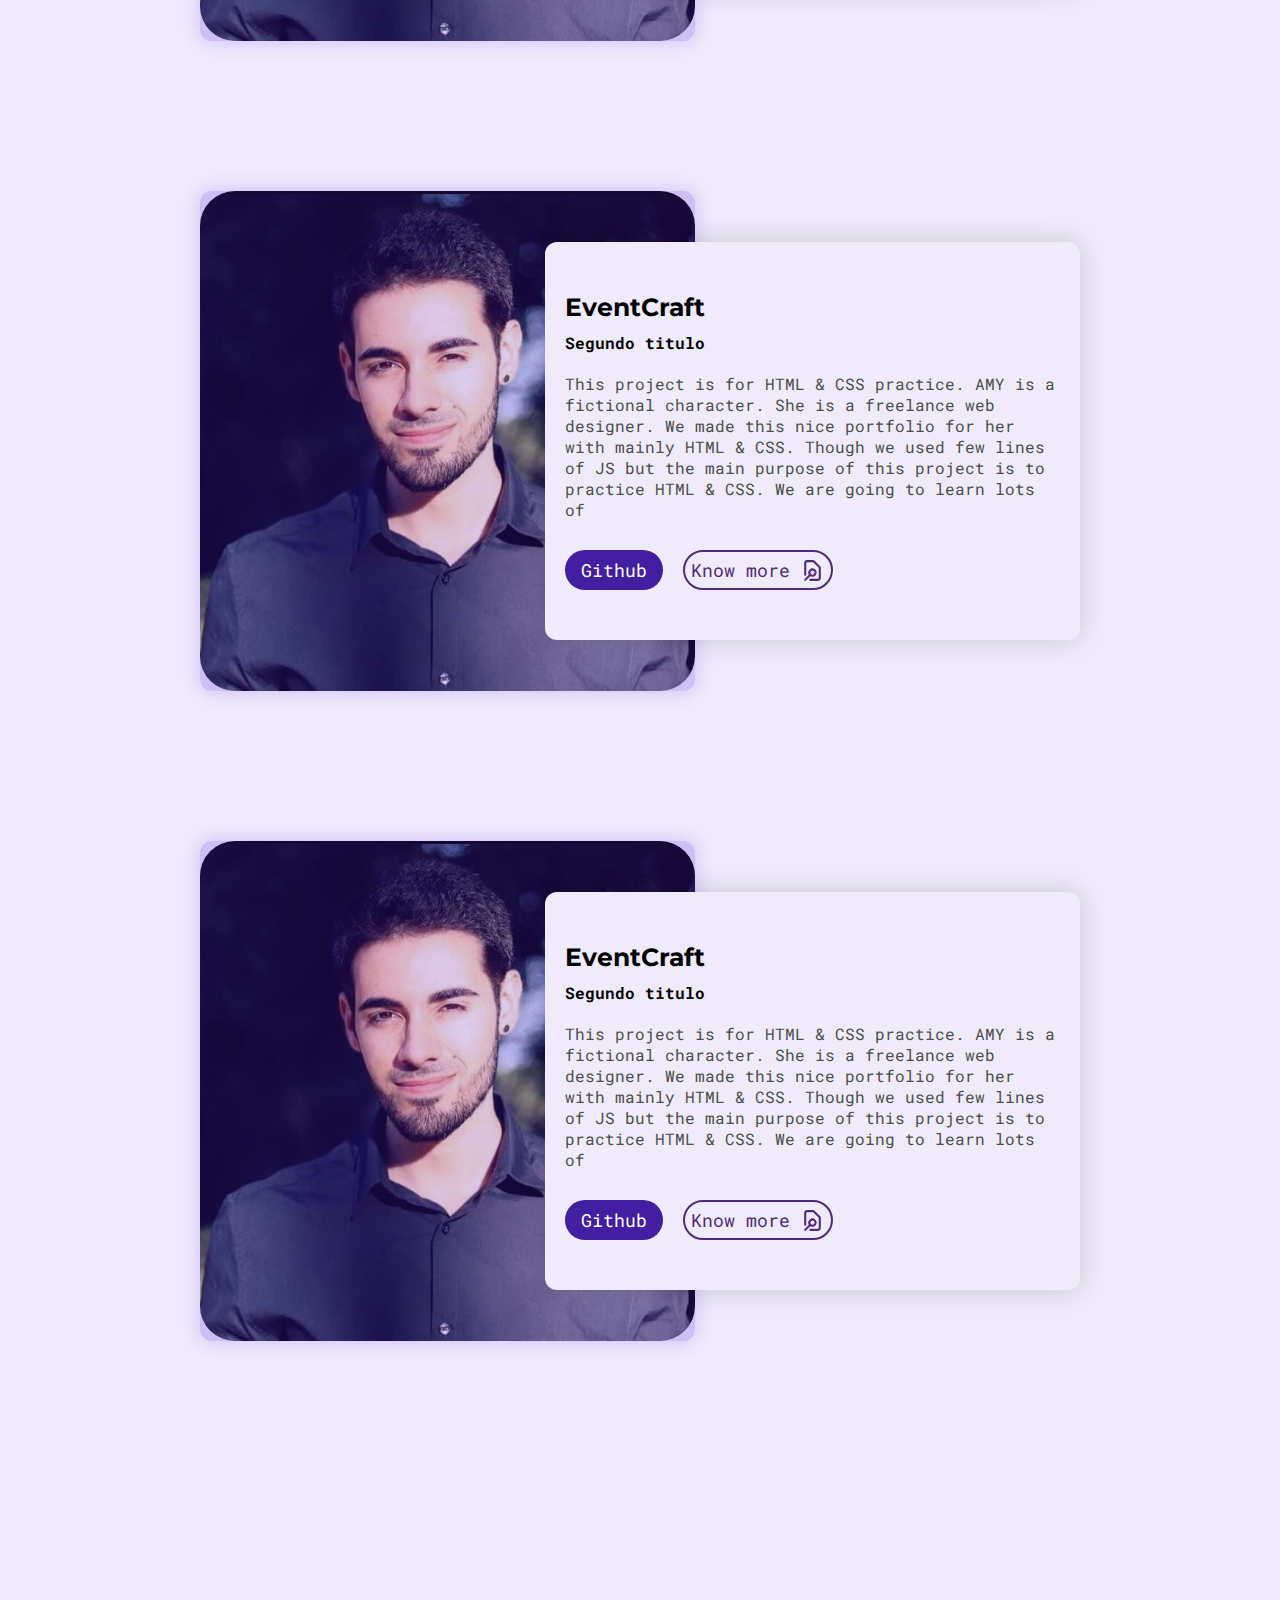
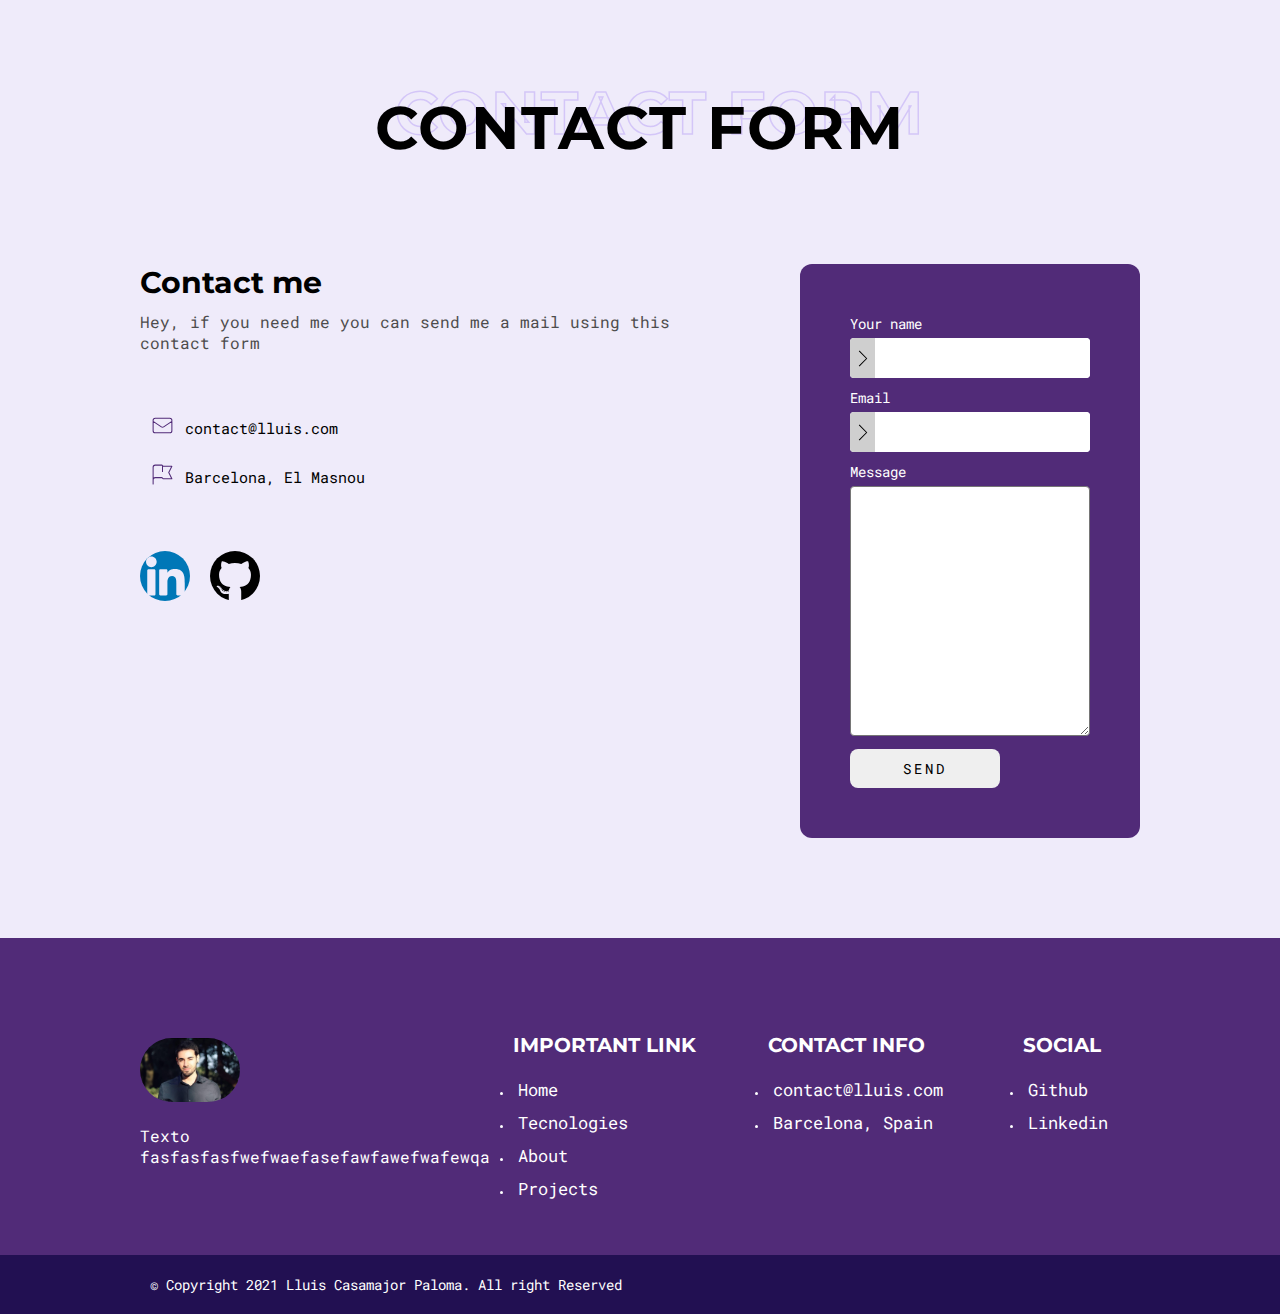
==== commit ef2500c5: "portafolio v1" ====
--- a/index.html
+++ b/index.html
@@ -1,689 +1,805 @@
 <!DOCTYPE html>
 <html lang="en">
+   <head>
+      <meta charset="UTF-8">
+      <meta http-equiv="X-UA-Compatible" content="IE=edge">
+      <meta name="viewport" content="width=device-width, initial-scale=1.0">
+      <title>Portfolio : Lluis</title>
+      <!-- AOS -->
+      <!-- CDN CSS -->
+      <link rel="shortcut icon" href="./images/favicon.ico" type="image/x-icon">
+      <link rel="stylesheet" href="https://unpkg.com/aos@next/dist/aos.css" />
+      <link rel="stylesheet" href="./styles/style.css">
+   </head>
+   <body>
+      <!-- Scroll to top button-->
+      <div class="scroll-top">
+         <svg xmlns="http://www.w3.org/2000/svg" fill="none" viewBox="0 0 24
+            24" stroke="currentColor">
+            <path stroke-linecap="round" stroke-linejoin="round"
+               stroke-width="2" d="M5 11l7-7 7 7M5 19l7-7 7 7" />
+         </svg>
+      </div>
+      <!-- Nav Section -->
+      <section id="Top_nav">
+         <nav id="screen_nav">
+            <ul class="nav__ul">
+                        <li class="nav__li"><a class="nav__a nav__a--active" href="#Presentation">Home</a></li>     
+                        <li class="nav__li"><a class="nav__a" href="#tecno">Technologies</a></li>    
+                        <li class="nav__li"><a class="nav__a" href="#about">About</a></li>
+                        <li class="nav__li"><a class="nav__a" href="#projects">Projects</a></li>
+                        <li class="nav__li"><a class="nav__a" href="#contact">Contact</a></li>  
+                     </ul>
+         </nav>
+      </section>
+      <section id="nav">
+         <div class="container">
+            <div class="nav-icon">
+               <svg xmlns="http://www.w3.org/2000/svg" fill="none"
+                  viewBox="0 0 24 24" stroke="currentColor">
+                  <path stroke-linecap="round" stroke-linejoin="round"
+                     stroke-width="1" d="M4 6h16M4 12h16M4 18h16" />
+               </svg>
+            </div>
+         </div>
+      </section>
+      <section id="nav-content">
+         <div class="close-btn">
+            <svg xmlns="http://www.w3.org/2000/svg" fill="none"
+               viewBox="0 0 24 24" stroke="currentColor">
+               <path stroke-linecap="round" stroke-linejoin="round"
+                  stroke-width="2" d="M6 18L18 6M6 6l12 12" />
+            </svg>
+         </div>
+         <div class="wrapper">
+            <h2 class="section-heading" data-outline="Menu">Menu</h2>
+            <nav>
+               <ul>
+                  <!-- Menu Links-->
+                  <li><a data-text="Home" href="#Presentation">Home</a></li>
+                  <li><a data-text="Technologies" href="#tecno">Technologies</a></li>
+                  <li><a data-text="About" href="#about">About</a></li>
+                  <li><a data-text="Projects" href="#projects">Projects</a></li>
+                  <li><a data-text="Contact" href="#contact">Contact</a></li>
+               </ul>
+            </nav>
+         </div>
+      </section>
+      <!-- Presentation -->
+      <section id="Presentation">
+         <div class="container">
+            <!-- Left part of the section-->
+            <div class="left_panel" data-aos="fade-right"
+               data-aos-duration="1200" data-aos-delay="500"
+               data-aos-easing="ease-in-out"
+               data-aos-once="true">
+               <p class="subheading">Hello, my name is</p>
+               <h1 class="heading1">
+                  <div class="wrapper"><span>Luis</span></div>
+                  <div class="wrapper"><span>Casamajor</span></div>
+                  <div class="wrapper"><span>Paloma</span></div>
+               </h1>
+               <p class="description">I'm Backend Developer
+                  specialized in
+                  web projects carried out
+                  with Django Framework.
+               </p>
+               <div class="buttons">
+                  <a href="#" class="primary-btn">See my
+                  projects</a>
+                  <!--Icono de la web https://heroicons.com/-->
+                  <a href="#">
+                     <svg
+                        xmlns="http://www.w3.org/2000/svg"
+                        fill="none" viewBox="0 0 24 24"
+                        stroke="currentColor">
+                        <path stroke-linecap="round"
+                           stroke-linejoin="round"
+                           stroke-width="1" d="M15 13l-3
+                           3m0 0l-3-3m3 3V8m0 13a9 9 0
+                           110-18 9 9 0 010 18z" />
+                     </svg>
+                  </a>
+               </div>
+            </div>
+            <!-- Right part of the section-->
+            <div class="right_panel" data-aos="fade-right"
+               data-aos-duration="1200"
+               data-aos-delay="1500"
+               data-aos-easing="ease-in-out"
+               data-aos-once="true">
+               <img src="./images/LluisFoto.jpg" alt="Lluis
+                  Casamajor
+                  Paloma">
+            </div>
+         </div>
+      </section>
+      <!-- Tecnologías -->
+      <section id="tecno">
+         <div class="container">
+         <h2 class="section-heading" data-outline="Used
+            technology">Used
+            technology
+         </h2>
+         <div class="all-items">
+            <div class="item">
+               <div class="icon">
+                  <svg
+                     xmlns="http://www.w3.org/2000/svg"
+                     fill="none" viewBox="0 0 24 24"
+                     stroke="currentColor">
+                     <path stroke-linecap="round"
+                        stroke-linejoin="round"
+                        stroke-width="1" d="M10
+                        20l4-16m4 4l4 4-4 4M6
+                        16l-4-4
+                        4-4" />
+                  </svg>
+               </div>
+               <h3 class="item-heading">Backend
+                  Stuff
+               </h3>
+               <p class="item-desc">Using <Strong>Python</Strong>
+                  as the main programming language
+                  and
+                  complementing it with its most
+                  famous
+                  framework, <Strong>Django</Strong>,
+                  I create
+                  powerful, safe and dynamic web
+                  applications
+                  without forgetting the creation
+                  of Api-rest
+                  with the <strong>Django REST
+                  Framework</strong>
+                  technology.
+               </p>
+            </div>
+            <div class="item">
+               <div class="icon">
+                  <svg
+                     xmlns="http://www.w3.org/2000/svg"
+                     fill="none" viewBox="0 0 24
+                     24"
+                     stroke="currentColor">
+                     <path stroke-linecap="round"
+                        stroke-linejoin="round"
+                        stroke-width="1" d="M4
+                        7v10c0 2.21
+                        3.582 4 8 4s8-1.79
+                        8-4V7M4 7c0 2.21 3.582 4
+                        8 4s8-1.79
+                        8-4M4 7c0-2.21 3.582-4
+                        8-4s8 1.79 8
+                        4m0
+                        5c0 2.21-3.582 4-8
+                        4s-8-1.79-8-4" />
+                  </svg>
+               </div>
+               <h3 class="item-heading">Use of
+                  Databases
+               </h3>
+               <p class="item-desc">Constant
+                  knowledge of
+                  the
+                  <Strong>Mysql and PosgretSQL</Strong>
+                  database managers used in
+                  almost all my
+                  projects, other tools that I
+                  use and
+                  know
+                  are such as <Strong>
+                  Firebase or
+                  Microsoft
+                  SQL Server</Strong>
+               </p>
+            </div>
+            <div class="item">
+               <div class="icon">
+                  <svg
+                     xmlns="http://www.w3.org/2000/svg"
+                     fill="none" viewBox="0 0
+                     24 24"
+                     stroke="currentColor">
+                     <path
+                        stroke-linecap="round"
+                        stroke-linejoin="round"
+                        stroke-width="1"
+                        d="M9.75 17L9
+                        20l-1
+                        1h8l-1-1-.75-3M3
+                        13h18M5 17h14a2
+                        2 0
+                        002-2V5a2 2 0
+                        00-2-2H5a2 2 0
+                        00-2
+                        2v10a2 2 0 002 2z"
+                        />
+                  </svg>
+               </div>
+               <h3 class="item-heading">Front-end</h3>
+               <p class="item-desc">I also
+                  have basic
+                  knowledge of HTML5,
+                  CSS3,
+                  Javascript,
+                  PHP, Wordpress and SEO.I
+                  also have basic
+                  knowledge of HTML5,
+                  CSS3,
+                  Javascript,
+                  PHP, Wordpress and SEO.
+               </p>
+            </div>
+         </div>
+      </section>
+      <!-- About me -->
+      <section id="about">
+         <div class="container">
+            <h2 class="section-heading"
+               data-outline="About">About</h2>
+            <div class="wrapper">
+               <div class="left">
+                  <div class="card">
+                     <div class="img">
+                        <img
+                           src="./images/LluisFoto.jpg"
+                           alt="Icon
+                           lluis
+                           casamajor">
+                     </div>
+                     <p
+                        class="card-desc">Graduated
+                        in
+                        multi-platform
+                        application
+                        development and
+                        in
+                        construction
+                        of new knowledge
+                        in the
+                        world of
+                        web development
+                        with
+                        constant
+                        renewal. Python
+                        Lover
+                     </p>
+                     <h3
+                        class="card-name">Backend
+                        Developer
+                     </h3>
+                     <p
+                        class="card-sub-title">Django
+                        Specialized
+                     </p>
+                  </div>
+               </div>
+               <div class="right">
+                  <p class="subheading">Some
+                     about me
+                  </p>
+                  <h2 class="slogan">Backend
+                     Developer
+                  </h2>
+                  <p class="right-text">My
+                     main
+                     objective is to
+                     develop
+                     professionally and
+                     evolve
+                     specializing in
+                     Backend
+                     development, I
+                     consider myself
+                     an organized person
+                     with great
+                     motivation, capable
+                     of adapting
+                     to new technologies
+                     or different
+                     environments. I love
+                     to continue
+                     learning and train
+                     myself to be
+                     able to give a
+                     little more
+                     quality and value to
+                     my projects
+                     every day.
+                  </p>
+                  <div class="buttons">
+                     <a
+                        href="./files/CV_Lluis_Casamajor.pdf"
+                        class="primary-btn">Download
+                     CV</a>
+                     <a
+                        href="https://www.linkedin.com/in/llu%C3%ADs-casamajor-paloma-b338a2206/"
+                        target="_blank"
+                        class="primary-btn
+                        outline">Linkedin</a>
+                  </div>
+               </div>
+            </div>
+         </div>
+      </section>
+      <!--Projects-->
+      <section id="projects">
+         <div class="container">
+            <h2 class="section-heading"
+               data-outline="Projects">Projects</h2>
+            <div class="all-items">
+               <div class="item">
+                  <div class="left">
+                     <div class="img">
+                        <img
+                           src="./images/LluisFoto.png"
+                           alt="Project">
+                     </div>
+                  </div>
+                  <div class="right">
+                     <h2
+                        class="project-title">EventCraft</h2>
+                     <h3
+                        class="project-sub-title">Segundo
+                        titulo
+                     </h3>
+                     <p
+                        class="project-desc">This
+                        project
+                        is for HTML &
+                        CSS practice.
+                        AMY
+                        is a fictional
+                        character. She
+                        is
+                        a freelance web
+                        designer. We
+                        made this nice
+                        portfolio for
+                        her
+                        with mainly HTML
+                        & CSS. Though
+                        we used few
+                        lines of JS but
+                        the
+                        main purpose of
+                        this project is
+                        to practice HTML
+                        & CSS. We are
+                        going to learn
+                        lots of 
+                     </p>
+                     <div
+                        class="buttons">
+                        <a href=""
+                           class="primary-btn">Github</a>
+                        <a href=""
+                           class="primary-btn
+                           outline
+                           external-link">
+                           <span>Know
+                           more</span>
+                           <svg
+                              xmlns="http://www.w3.org/2000/svg"
+                              fill="none"
+                              viewBox="0
+                              0 24 24"
+                              stroke="currentColor">
+                              <path
+                                 stroke-linecap="round"
+                                 stroke-linejoin="round"
+                                 stroke-width="2"
+                                 d="M10
+                                 21h7a2
+                                 2 0
+                                 002-2V9.414a1
+                                 1 0
+                                 00-.293-.707l-5.414-5.414A1
+                                 1 0
+                                 0012.586
+                                 3H7a2
+                                 2 0
+                                 00-2
+                                 2v11m0
+                                 5l4.879-4.879m0
+                                 0a3
+                                 3 0
+                                 104.243-4.242
+                                 3 3
+                                 0
+                                 00-4.243
+                                 4.242z"
+                                 />
+                           </svg>
+                        </a>
+                     </div>
+                  </div>
+               </div>
+               <div class="item">
+                  <div class="left">
+                     <div
+                        class="img">
+                        <img
+                           src="./images/LluisFoto.png"
+                           alt="Project">
+                     </div>
+                  </div>
+                  <div class="right">
+                     <h2
+                        class="project-title">EventCraft</h2>
+                     <h3
+                        class="project-sub-title">Segundo
+                        titulo
+                     </h3>
+                     <p
+                        class="project-desc">This
+                        project
+                        is for HTML
+                        & CSS
+                        practice.
+                        AMY
+                        is a
+                        fictional
+                        character.
+                        She is
+                        a freelance
+                        web
+                        designer. We
+                        made this
+                        nice
+                        portfolio
+                        for her
+                        with mainly
+                        HTML & CSS.
+                        Though
+                        we used few
+                        lines of JS
+                        but the
+                        main purpose
+                        of this
+                        project is
+                        to practice
+                        HTML & CSS.
+                        We are
+                        going to
+                        learn lots
+                        of 
+                     </p>
+                     <div
+                        class="buttons">
+                        <a href=""
+                           class="primary-btn">Github</a>
+                        <a href=""
+                           class="primary-btn
+                           outline
+                           external-link">
+                           <span>Know
+                           more</span>
+                           <svg
+                              xmlns="http://www.w3.org/2000/svg"
+                              fill="none"
+                              viewBox="0
+                              0 24
+                              24"
+                              stroke="currentColor">
+                              <path
+                                 stroke-linecap="round"
+                                 stroke-linejoin="round"
+                                 stroke-width="2"
+                                 d="M10
+                                 21h7a2
+                                 2
+                                 0
+                                 002-2V9.414a1
+                                 1
+                                 0
+                                 00-.293-.707l-5.414-5.414A1
+                                 1
+                                 0
+                                 0012.586
+                                 3H7a2
+                                 2
+                                 0
+                                 00-2
+                                 2v11m0
+                                 5l4.879-4.879m0
+                                 0a3
+                                 3
+                                 0
+                                 104.243-4.242
+                                 3
+                                 3
+                                 0
+                                 00-4.243
+                                 4.242z"
+                                 />
+                           </svg>
+                        </a>
+                     </div>
+                  </div>
+               </div>
+               <div class="item">
+                  <div
+                     class="left">
+                     <div
+                        class="img">
+                        <img
+                           src="./images/LluisFoto.png"
+                           alt="Project">
+                     </div>
+                  </div>
+                  <div
+                     class="right">
+                     <h2
+                        class="project-title">EventCraft</h2>
+                     <h3
+                        class="project-sub-title">Segundo
+                        titulo
+                     </h3>
+                     <p
+                        class="project-desc">This
+                        project
+                        is for
+                        HTML &
+                        CSS
+                        practice.
+                        AMY
+                        is a
+                        fictional
+                        character.
+                        She is
+                        a
+                        freelance
+                        web
+                        designer.
+                        We
+                        made
+                        this
+                        nice
+                        portfolio
+                        for her
+                        with
+                        mainly
+                        HTML &
+                        CSS.
+                        Though
+                        we used
+                        few
+                        lines of
+                        JS but
+                        the
+                        main
+                        purpose
+                        of this
+                        project
+                        is
+                        to
+                        practice
+                        HTML &
+                        CSS. We
+                        are
+                        going to
+                        learn
+                        lots of
+                     </p>
+                     <div
+                        class="buttons">
+                        <a
+                           href=""
+                           class="primary-btn">Github</a>
+                        <a
+                           href=""
+                           class="primary-btn
+                           outline
+                           external-link">
+                           <span>Know
+                           more</span>
+                           <svg
+                              xmlns="http://www.w3.org/2000/svg"
+                              fill="none"
+                              viewBox="0
+                              0
+                              24
+                              24"
+                              stroke="currentColor">
+                              <path
+                                 stroke-linecap="round"
+                                 stroke-linejoin="round"
+                                 stroke-width="2"
+                                 d="M10
+                                 21h7a2
+                                 2
+                                 0
+                                 002-2V9.414a1
+                                 1
+                                 0
+                                 00-.293-.707l-5.414-5.414A1
+                                 1
+                                 0
+                                 0012.586
+                                 3H7a2
+                                 2
+                                 0
+                                 00-2
+                                 2v11m0
+                                 5l4.879-4.879m0
+                                 0a3
+                                 3
+                                 0
+                                 104.243-4.242
+                                 3
+                                 3
+                                 0
+                                 00-4.243
+                                 4.242z"
+                                 />
+                           </svg>
+                        </a>
+                     </div>
+                  </div>
+               </div>
+            </div>
+         </div>
+      </section>
+      <!--Contact Form-->
+    <section id="contact">
+      <div class="container">
+          <h2 class="section-heading" data-outline="Contact Form">
+              Contact Form
+          </h2>
+          <div class="wrapper">
+              <div class="left">
+                  <h2 class="contact-heading">
+                      Contact me
+                  </h2>
+                  <p class="contact-desc">Hey, if you need me you can send me a mail using this contact form</p>
 
-    <head>
-        <meta charset="UTF-8">
-        <meta http-equiv="X-UA-Compatible" content="IE=edge">
-        <meta name="viewport" content="width=device-width, initial-scale=1.0">
-        <title>My Portfolio</title>
-
-        <!-- AOS -->
-        <!-- CDN CSS -->
-        <link rel="stylesheet" href="https://unpkg.com/aos@next/dist/aos.css" />
-        <link rel="stylesheet" href="./styles/style.css">
-    </head>
-
-    <body>
-        <!-- Scroll to top button-->
-        <div class="scroll-top">
-            <svg xmlns="http://www.w3.org/2000/svg" fill="none" viewBox="0 0 24
-                24" stroke="currentColor">
-                <path stroke-linecap="round" stroke-linejoin="round"
-                    stroke-width="2" d="M5 11l7-7 7 7M5 19l7-7 7 7" />
-                </svg>
-            </div>
-            <!-- Nav Section -->
-            <section id="nav">
-                <div class="container">
-                    <div class="nav-icon">
-                        <svg xmlns="http://www.w3.org/2000/svg" fill="none"
-                            viewBox="0 0 24 24" stroke="currentColor">
-                            <path stroke-linecap="round" stroke-linejoin="round"
-                                stroke-width="1" d="M4 6h16M4 12h16M4 18h16" />
-                            </svg>
-                        </div>
-                    </div>
-                </section>
-                <section id="nav-content">
-                    <div class="close-btn">
-                        <svg xmlns="http://www.w3.org/2000/svg" fill="none"
-                            viewBox="0 0 24 24" stroke="currentColor">
-                            <path stroke-linecap="round" stroke-linejoin="round"
-                                stroke-width="2" d="M6 18L18 6M6 6l12 12" />
-                            </svg>
-                        </div>
-                        <div class="wrapper">
-                            <h2 class="section-heading" data-outline="Menu">Menu</h2>
-                            <nav>
-                                <ul> <!-- Menu Links-->
-                                    <li><a data-text="Home" href="#">Home</a></li>
-                                    <li><a data-text="Technologies" href="#">Technologies</a></li>
-                                    <li><a data-text="About" href="#">About</a></li>
-                                    <li><a data-text="Projects" href="#">Projects</a></li>
-                                    <li><a data-text="Contact" href="#">Contact</a></li>
-                                </ul>
-                            </nav>
-                        </div>
-                    </section>
-                    <!-- Presentation -->
-                    <section id="Presentation">
-                        <div class="container">
-
-                            <!-- Left part of the section-->
-                            <div class="left_panel" data-aos="fade-right"
-                                data-aos-duration="1200" data-aos-delay="500"
-                                data-aos-easing="ease-in-out"
-                                data-aos-once="true">
-
-                                <p class="subheading">Hello, my name is</p>
-                                <h1 class="heading1">
-                                    <div class="wrapper"><span>Luis</span></div>
-                                    <div class="wrapper"><span>Casamajor</span></div>
-                                    <div class="wrapper"><span>Paloma</span></div>
-                                </h1>
-                                <p class="description">I'm Backend Developer
-                                    specialized in
-                                    web projects carried out
-                                    with Django Framework.</p>
-                                <div class="buttons">
-                                    <a href="#" class="primary-btn">See my
-                                        projects</a>
-                                    <!--Icono de la web https://heroicons.com/-->
-                                    <a href="#"><svg
-                                            xmlns="http://www.w3.org/2000/svg"
-                                            fill="none" viewBox="0 0 24 24"
-                                            stroke="currentColor">
-                                            <path stroke-linecap="round"
-                                                stroke-linejoin="round"
-                                                stroke-width="1" d="M15 13l-3
-                                                3m0 0l-3-3m3 3V8m0 13a9 9 0
-                                                110-18 9 9 0 010 18z" />
-                                            </svg></a>
-                                    </div>
-                                </div>
-
-                                <!-- Right part of the section-->
-                                <div class="right_panel" data-aos="fade-right"
-                                    data-aos-duration="1200"
-                                    data-aos-delay="1500"
-                                    data-aos-easing="ease-in-out"
-                                    data-aos-once="true">
-
-                                    <img src="./images/LluisFoto.jpg" alt="Lluis
-                                        Casamajor
-                                        Paloma">
-                                </div>
-                            </div>
-                        </section>
-
-                        <!-- Tecnologías -->
-                        <section id="tecno">
-                            <div class="container">
-                                <h2 class="section-heading" data-outline="Used
-                                    technology">Used
-                                    technology</h2>
-                                <div class="all-items">
-                                    <div class="item">
-                                        <div class="icon"><svg
-                                                xmlns="http://www.w3.org/2000/svg"
-                                                fill="none" viewBox="0 0 24 24"
-                                                stroke="currentColor">
-                                                <path stroke-linecap="round"
-                                                    stroke-linejoin="round"
-                                                    stroke-width="1" d="M10
-                                                    20l4-16m4 4l4 4-4 4M6
-                                                    16l-4-4
-                                                    4-4" />
-                                                </svg></div>
-                                            <h3 class="item-heading">Backend
-                                                Stuff</h3>
-                                            <p class="item-desc">Using <Strong>Python</Strong>
-                                                as the main programming language
-                                                and
-                                                complementing it with its most
-                                                famous
-                                                framework, <Strong>Django</Strong>,
-                                                I create
-                                                powerful, safe and dynamic web
-                                                applications
-                                                without forgetting the creation
-                                                of Api-rest
-                                                with the <strong>Django REST
-                                                    Framework</strong>
-                                                technology.</p>
-                                        </div>
-
-                                        <div class="item">
-                                            <div class="icon"><svg
-                                                    xmlns="http://www.w3.org/2000/svg"
-                                                    fill="none" viewBox="0 0 24
-                                                    24"
-                                                    stroke="currentColor">
-                                                    <path stroke-linecap="round"
-                                                        stroke-linejoin="round"
-                                                        stroke-width="1" d="M4
-                                                        7v10c0 2.21
-                                                        3.582 4 8 4s8-1.79
-                                                        8-4V7M4 7c0 2.21 3.582 4
-                                                        8 4s8-1.79
-                                                        8-4M4 7c0-2.21 3.582-4
-                                                        8-4s8 1.79 8
-                                                        4m0
-                                                        5c0 2.21-3.582 4-8
-                                                        4s-8-1.79-8-4" />
-                                                    </svg></div>
-                                                <h3 class="item-heading">Use of
-                                                    Databases</h3>
-                                                <p class="item-desc">Constant
-                                                    knowledge of
-                                                    the
-                                                    <Strong>Mysql and PosgretSQL</Strong>
-                                                    database managers used in
-                                                    almost all my
-                                                    projects, other tools that I
-                                                    use and
-                                                    know
-                                                    are such as <Strong>
-                                                        Firebase or
-                                                        Microsoft
-                                                        SQL Server</Strong>
-                                                </p>
-                                            </div>
-
-                                            <div class="item">
-                                                <div class="icon"><svg
-                                                        xmlns="http://www.w3.org/2000/svg"
-                                                        fill="none" viewBox="0 0
-                                                        24 24"
-                                                        stroke="currentColor">
-                                                        <path
-                                                            stroke-linecap="round"
-                                                            stroke-linejoin="round"
-                                                            stroke-width="1"
-                                                            d="M9.75 17L9
-                                                            20l-1
-                                                            1h8l-1-1-.75-3M3
-                                                            13h18M5 17h14a2
-                                                            2 0
-                                                            002-2V5a2 2 0
-                                                            00-2-2H5a2 2 0
-                                                            00-2
-                                                            2v10a2 2 0 002 2z"
-                                                            />
-                                                        </svg></div>
-                                                    <h3 class="item-heading">Front-end</h3>
-                                                    <p class="item-desc">I also
-                                                        have basic
-                                                        knowledge of HTML5,
-                                                        CSS3,
-                                                        Javascript,
-                                                        PHP, Wordpress and SEO.I
-                                                        also have basic
-                                                        knowledge of HTML5,
-                                                        CSS3,
-                                                        Javascript,
-                                                        PHP, Wordpress and SEO.</p>
-                                                </div>
-                                            </div>
-                                        </section>
-
-                                        <!-- About me -->
-                                        <section id="about">
-                                            <div class="container">
-                                                <h2 class="section-heading"
-                                                    data-outline="About">About</h2>
-                                                <div class="wrapper">
-                                                    <div class="left">
-                                                        <div class="card">
-                                                            <div class="img">
-                                                                <img
-                                                                    src="./images/LluisFoto.jpg"
-                                                                    alt="Icon
-                                                                    lluis
-                                                                    casamajor">
-                                                            </div>
-                                                            <p
-                                                                class="card-desc">Graduated
-                                                                in
-                                                                multi-platform
-                                                                application
-                                                                development and
-                                                                in
-                                                                construction
-                                                                of new knowledge
-                                                                in the
-                                                                world of
-                                                                web development
-                                                                with
-                                                                constant
-                                                                renewal. Python
-                                                                Lover</p>
-                                                            <h3
-                                                                class="card-name">Backend
-                                                                Developer</h3>
-                                                            <p
-                                                                class="card-sub-title">Django
-                                                                Specialized
-                                                            </p>
-                                                        </div>
-                                                    </div>
-                                                    <div class="right">
-                                                        <p class="subheading">Some
-                                                            about me</p>
-                                                        <h2 class="slogan">Backend
-                                                            Developer</h2>
-                                                        <p class="right-text">My
-                                                            main
-                                                            objective is to
-                                                            develop
-                                                            professionally and
-                                                            evolve
-                                                            specializing in
-                                                            Backend
-                                                            development, I
-                                                            consider myself
-                                                            an organized person
-                                                            with great
-                                                            motivation, capable
-                                                            of adapting
-                                                            to new technologies
-                                                            or different
-                                                            environments. I love
-                                                            to continue
-                                                            learning and train
-                                                            myself to be
-                                                            able to give a
-                                                            little more
-                                                            quality and value to
-                                                            my projects
-                                                            every day.</p>
-                                                        <div class="buttons">
-                                                            <a
-                                                                href="./files/CV_Lluis_Casamajor.pdf"
-                                                                class="primary-btn">Download
-                                                                CV</a>
-                                                            <a
-                                                                href="https://www.linkedin.com/in/llu%C3%ADs-casamajor-paloma-b338a2206/"
-                                                                target="_blank"
-                                                                class="primary-btn
-                                                                outline">Linkedin</a>
-                                                        </div>
-                                                    </div>
-                                                </div>
-                                            </div>
-                                        </section>
-                                        <!--Projects-->
-                                        <section id="projects">
-                                            <div class="container">
-                                                <h2 class="section-heading"
-                                                    data-outline="Projects">Projects</h2>
-                                                <div class="all-items">
-                                                    <div class="item">
-                                                        <div class="left">
-                                                            <div class="img">
-                                                                <img
-                                                                    src="./images/LluisFoto.png"
-                                                                    alt="Project">
-                                                            </div>
-                                                        </div>
-                                                        <div class="right">
-                                                            <h2
-                                                                class="project-title">EventCraft</h2>
-                                                            <h3
-                                                                class="project-sub-title">Segundo
-                                                                titulo</h3>
-                                                            <p
-                                                                class="project-desc">This
-                                                                project
-                                                                is for HTML &
-                                                                CSS practice.
-                                                                AMY
-                                                                is a fictional
-                                                                character. She
-                                                                is
-                                                                a freelance web
-                                                                designer. We
-                                                                made this nice
-                                                                portfolio for
-                                                                her
-                                                                with mainly HTML
-                                                                & CSS. Though
-                                                                we used few
-                                                                lines of JS but
-                                                                the
-                                                                main purpose of
-                                                                this project is
-                                                                to practice HTML
-                                                                & CSS. We are
-                                                                going to learn
-                                                                lots of </p>
-                                                            <div
-                                                                class="buttons">
-                                                                <a href=""
-                                                                    class="primary-btn">Github</a>
-                                                                <a href=""
-                                                                    class="primary-btn
-                                                                    outline
-                                                                    external-link"><span>Know
-                                                                        more</span><svg
-                                                                        xmlns="http://www.w3.org/2000/svg"
-                                                                        fill="none"
-                                                                        viewBox="0
-                                                                        0 24 24"
-                                                                        stroke="currentColor">
-                                                                        <path
-                                                                            stroke-linecap="round"
-                                                                            stroke-linejoin="round"
-                                                                            stroke-width="2"
-                                                                            d="M10
-                                                                            21h7a2
-                                                                            2 0
-                                                                            002-2V9.414a1
-                                                                            1 0
-                                                                            00-.293-.707l-5.414-5.414A1
-                                                                            1 0
-                                                                            0012.586
-                                                                            3H7a2
-                                                                            2 0
-                                                                            00-2
-                                                                            2v11m0
-                                                                            5l4.879-4.879m0
-                                                                            0a3
-                                                                            3 0
-                                                                            104.243-4.242
-                                                                            3 3
-                                                                            0
-                                                                            00-4.243
-                                                                            4.242z"
-                                                                            />
-                                                                        </svg></a>
-                                                                </div>
-                                                            </div>
-                                                        </div>
-                                                        <div class="item">
-                                                            <div class="left">
-                                                                <div
-                                                                    class="img">
-                                                                    <img
-                                                                        src="./images/LluisFoto.png"
-                                                                        alt="Project">
-                                                                </div>
-                                                            </div>
-                                                            <div class="right">
-                                                                <h2
-                                                                    class="project-title">EventCraft</h2>
-                                                                <h3
-                                                                    class="project-sub-title">Segundo
-                                                                    titulo</h3>
-                                                                <p
-                                                                    class="project-desc">This
-                                                                    project
-                                                                    is for HTML
-                                                                    & CSS
-                                                                    practice.
-                                                                    AMY
-                                                                    is a
-                                                                    fictional
-                                                                    character.
-                                                                    She is
-                                                                    a freelance
-                                                                    web
-                                                                    designer. We
-                                                                    made this
-                                                                    nice
-                                                                    portfolio
-                                                                    for her
-                                                                    with mainly
-                                                                    HTML & CSS.
-                                                                    Though
-                                                                    we used few
-                                                                    lines of JS
-                                                                    but the
-                                                                    main purpose
-                                                                    of this
-                                                                    project is
-                                                                    to practice
-                                                                    HTML & CSS.
-                                                                    We are
-                                                                    going to
-                                                                    learn lots
-                                                                    of </p>
-                                                                <div
-                                                                    class="buttons">
-                                                                    <a href=""
-                                                                        class="primary-btn">Github</a>
-                                                                    <a href=""
-                                                                        class="primary-btn
-                                                                        outline
-                                                                        external-link"><span>Know
-                                                                            more</span><svg
-                                                                            xmlns="http://www.w3.org/2000/svg"
-                                                                            fill="none"
-                                                                            viewBox="0
-                                                                            0 24
-                                                                            24"
-                                                                            stroke="currentColor">
-                                                                            <path
-                                                                                stroke-linecap="round"
-                                                                                stroke-linejoin="round"
-                                                                                stroke-width="2"
-                                                                                d="M10
-                                                                                21h7a2
-                                                                                2
-                                                                                0
-                                                                                002-2V9.414a1
-                                                                                1
-                                                                                0
-                                                                                00-.293-.707l-5.414-5.414A1
-                                                                                1
-                                                                                0
-                                                                                0012.586
-                                                                                3H7a2
-                                                                                2
-                                                                                0
-                                                                                00-2
-                                                                                2v11m0
-                                                                                5l4.879-4.879m0
-                                                                                0a3
-                                                                                3
-                                                                                0
-                                                                                104.243-4.242
-                                                                                3
-                                                                                3
-                                                                                0
-                                                                                00-4.243
-                                                                                4.242z"
-                                                                                />
-                                                                            </svg></a>
-                                                                    </div>
-                                                                </div>
-                                                            </div>
-                                                            <div class="item">
-                                                                <div
-                                                                    class="left">
-                                                                    <div
-                                                                        class="img">
-                                                                        <img
-                                                                            src="./images/LluisFoto.png"
-                                                                            alt="Project">
-                                                                    </div>
-                                                                </div>
-                                                                <div
-                                                                    class="right">
-                                                                    <h2
-                                                                        class="project-title">EventCraft</h2>
-                                                                    <h3
-                                                                        class="project-sub-title">Segundo
-                                                                        titulo</h3>
-                                                                    <p
-                                                                        class="project-desc">This
-                                                                        project
-                                                                        is for
-                                                                        HTML &
-                                                                        CSS
-                                                                        practice.
-                                                                        AMY
-                                                                        is a
-                                                                        fictional
-                                                                        character.
-                                                                        She is
-                                                                        a
-                                                                        freelance
-                                                                        web
-                                                                        designer.
-                                                                        We
-                                                                        made
-                                                                        this
-                                                                        nice
-                                                                        portfolio
-                                                                        for her
-                                                                        with
-                                                                        mainly
-                                                                        HTML &
-                                                                        CSS.
-                                                                        Though
-                                                                        we used
-                                                                        few
-                                                                        lines of
-                                                                        JS but
-                                                                        the
-                                                                        main
-                                                                        purpose
-                                                                        of this
-                                                                        project
-                                                                        is
-                                                                        to
-                                                                        practice
-                                                                        HTML &
-                                                                        CSS. We
-                                                                        are
-                                                                        going to
-                                                                        learn
-                                                                        lots of
-                                                                    </p>
-                                                                    <div
-                                                                        class="buttons">
-                                                                        <a
-                                                                            href=""
-                                                                            class="primary-btn">Github</a>
-                                                                        <a
-                                                                            href=""
-                                                                            class="primary-btn
-                                                                            outline
-                                                                            external-link"><span>Know
-                                                                                more</span><svg
-                                                                                xmlns="http://www.w3.org/2000/svg"
-                                                                                fill="none"
-                                                                                viewBox="0
-                                                                                0
-                                                                                24
-                                                                                24"
-                                                                                stroke="currentColor">
-                                                                                <path
-                                                                                    stroke-linecap="round"
-                                                                                    stroke-linejoin="round"
-                                                                                    stroke-width="2"
-                                                                                    d="M10
-                                                                                    21h7a2
-                                                                                    2
-                                                                                    0
-                                                                                    002-2V9.414a1
-                                                                                    1
-                                                                                    0
-                                                                                    00-.293-.707l-5.414-5.414A1
-                                                                                    1
-                                                                                    0
-                                                                                    0012.586
-                                                                                    3H7a2
-                                                                                    2
-                                                                                    0
-                                                                                    00-2
-                                                                                    2v11m0
-                                                                                    5l4.879-4.879m0
-                                                                                    0a3
-                                                                                    3
-                                                                                    0
-                                                                                    104.243-4.242
-                                                                                    3
-                                                                                    3
-                                                                                    0
-                                                                                    00-4.243
-                                                                                    4.242z"
-                                                                                    />
-                                                                                </svg></a>
-                                                                        </div>
-                                                                    </div>
-                                                                </div>
-                                                            </div>
-                                                        </div>
-                                                    </section>
-                                                    <!--Footer-->
-                                                    <section id="footer">
-                                                        <div class="container">
-                                                            <footer>
-                                                                <div
-                                                                    class="col1">
-                                                                    <div
-                                                                        class="logo">
-                                                                        <a
-                                                                            href="#">
-                                                                            <img
-                                                                                src="./images/LluisFoto.jpg"
-                                                                                alt="logo">
-                                                                        </a>
-                                                                    </div>
-                                                                    <p>Texto
-                                                                        fasfasfasfwefwaefasefawfawefwafewqa</p>
-                                                                </div>
-                                                                <div
-                                                                    class="col2">
-                                                                    <h2
-                                                                        class="column-heading">Important
-                                                                        Link</h2>
-                                                                    <ul>
-                                                                        <li><a
-                                                                                href="#Presentation">Home</a></li>
-                                                                        <li><a
-                                                                                href="#tecno">Tecnologies</a></li>
-                                                                        <li><a
-                                                                                href="#about">About</a></li>
-                                                                        <li><a
-                                                                                href="#projects">Projects</a></li>
-                                                                    </ul>
-                                                                </div>
-                                                                <div
-                                                                    class="col3">
-                                                                    <h2
-                                                                        class="column-heading">Contact
-                                                                        info</h2>
-                                                                    <ul>
-                                                                        <li><a
-                                                                                href="#Presentation">contact@lluis.com</a></li>
-                                                                        <li><a
-                                                                                href="">Barcelona,
-                                                                                Spain</a></li>
-                                                                    </ul>
-                                                                </div>
-                                                                <div
-                                                                    class="col4">
-                                                                    <h2
-                                                                        class="column-heading">Social</h2>
-                                                                    <ul>
-                                                                        <li><a
-                                                                                href="#">Github</a></li>
-                                                                        <li><a
-                                                                                href="#">Linkedin</a></li>
-                                                                    </ul>
-                                                                </div>
-                                                            </footer>
-                                                        </div>
-                                                    </section>
-                                                    <!-- Copyright-->
-                                                    <section id="copyright">
-                                                        <div class="container">
-                                                            <p>&copy; Copyright
-                                                                2021 Lluis
-                                                                Casamajor
-                                                                Paloma. All
-                                                                right Reserved</p>
-                                                        </div>
-                                                    </section>
-                                                    <!-- Scripts AOS-->
-                                                    <script
-                                                        src="https://unpkg.com/aos@next/dist/aos.js"></script>
-                                                    <script>
-        AOS.init();
-    </script>
-                                                </body>
-
-                                            </html>+                  <div class="contact-info">
+                      <ul>
+                          <li><a href="#">
+                                  <span class="icon"><svg xmlns="http://www.w3.org/2000/svg" fill="none"
+                                          viewBox="0 0 24 24" stroke="currentColor">
+                                          <path stroke-linecap="round" stroke-linejoin="round" stroke-width="1"
+                                              d="M3 8l7.89 5.26a2 2 0 002.22 0L21 8M5 19h14a2 2 0 002-2V7a2 2 0 00-2-2H5a2 2 0 00-2 2v10a2 2 0 002 2z" />
+                                      </svg></span>
+                                  <span class="text">contact@lluis.com</span>
+                              </a></li>
+                          <li><a href="#">
+                                  <span class="icon"><svg xmlns="http://www.w3.org/2000/svg" fill="none"
+                                          viewBox="0 0 24 24" stroke="currentColor">
+                                          <path stroke-linecap="round" stroke-linejoin="round" stroke-width="1"
+                                              d="M3 21v-4m0 0V5a2 2 0 012-2h6.5l1 1H21l-3 6 3 6h-8.5l-1-1H5a2 2 0 00-2 2zm9-13.5V9" />
+                                      </svg></span>
+                                  <span class="text">Barcelona, El Masnou</span>
+                              </a></li>
+                      </ul>
+                  </div>
+                  <div class="social-info">
+                      <ul>
+                          <li><a href="#"><img src="[data-uri]" /></a></li>
+                          <li><a href="#"><img src="[data-uri]" /></a></li>
+                      </ul>
+                  </div>
+              </div>
+              <div class="right">
+                  <div class="form-wrapper">
+                      <form action="#">
+                          <div class="form-group">
+                              <label for="name">Your name</label>
+                              <div class="input-wrapper">
+                                  <span class="icon">
+                                      <svg xmlns="http://www.w3.org/2000/svg" fill="none" viewBox="0 0 24 24" stroke="currentColor">
+                                          <path stroke-linecap="round" stroke-linejoin="round" stroke-width="1" d="M9 5l7 7-7 7" />
+                                        </svg>
+                                  </span>
+                                  <input type="text" id="name" name="name">
+                              </div>
+                          </div>
+                          <div class="form-group">
+                              <label for="email">Email</label>
+                              <div class="input-wrapper">
+                                  <span class="icon">
+                                      <svg xmlns="http://www.w3.org/2000/svg" fill="none" viewBox="0 0 24 24" stroke="currentColor">
+                                          <path stroke-linecap="round" stroke-linejoin="round" stroke-width="1" d="M9 5l7 7-7 7" />
+                                        </svg>
+                                  </span>
+                                  <input type="email" id="email" name="email">
+                              </div>
+                          </div>
+                          <div class="form-group">
+                              <label for="message">Message</label>
+                              <textarea type="text" name="message" id="message" width="100%"></textarea>
+                          </div>
+                          <button type="submit">Send</button>
+                      </form>
+                  </div>
+              </div>
+          </div>
+      </div>
+  </section>
+      <!--Footer-->
+      <section id="footer">
+         <div class="container">
+            <footer>
+               <div
+                  class="col1">
+                  <div
+                     class="logo">
+                     <a
+                        href="#">
+                     <img
+                        src="./images/LluisFoto.jpg"
+                        alt="logo">
+                     </a>
+                  </div>
+                  <p>Texto
+                     fasfasfasfwefwaefasefawfawefwafewqa
+                  </p>
+               </div>
+               <div
+                  class="col2">
+                  <h2
+                     class="column-heading">Important
+                     Link
+                  </h2>
+                  <ul>
+                     <li><a
+                        href="#Presentation">Home</a></li>
+                     <li><a
+                        href="#tecno">Tecnologies</a></li>
+                     <li><a
+                        href="#about">About</a></li>
+                     <li><a
+                        href="#projects">Projects</a></li>
+                  </ul>
+               </div>
+               <div
+                  class="col3">
+                  <h2
+                     class="column-heading">Contact
+                     info
+                  </h2>
+                  <ul>
+                     <li><a
+                        href="#Presentation">contact@lluis.com</a></li>
+                     <li><a
+                        href="">Barcelona,
+                        Spain</a>
+                     </li>
+                  </ul>
+               </div>
+               <div
+                  class="col4">
+                  <h2
+                     class="column-heading">Social</h2>
+                  <ul>
+                     <li><a
+                        href="#">Github</a></li>
+                     <li><a
+                        href="#">Linkedin</a></li>
+                  </ul>
+               </div>
+            </footer>
+         </div>
+      </section>
+      <!-- Copyright-->
+      <section id="copyright">
+         <div class="container">
+            <p>&copy; Copyright
+               2021 Lluis
+               Casamajor
+               Paloma. All
+               right Reserved
+            </p>
+         </div>
+      </section>
+      <!-- Scripts AOS-->
+      <script
+         src="https://unpkg.com/aos@next/dist/aos.js"></script>
+      <script src="./scripts/main.js"></script>
+      <script>
+         AOS.init();
+      </script>
+   </body>
+</html>--- a/styles/style.css
+++ b/styles/style.css
@@ -21,6 +21,7 @@
 html{
     font-family: 'Roboto Mono', sans-serif;
     font-size: 10px;
+    scroll-behavior: smooth;
 }
 body{
     /*Assignamos la var color al fondo */ 
@@ -98,11 +99,15 @@
     color: var(--primary-color);
     border: 2px solid var(--primary-color);
 }
+.show {
+    transform: translateX(0)!important;
+    box-shadow: -6px 0px 29px 7px #000000a3;
+}
 /********************* Scroll Top *************************************/
 .scroll-top {
     z-index: 100;
-    width: 58px;
-    height: 50px;
+    width: 48px;
+    height: 44px;
     background-color: white;
     position: fixed;
     bottom: 10px;
@@ -125,12 +130,58 @@
 }
 
 /******************** Navegation **********************/
+#screen_nav {
+    z-index: 500;
+    position: fixed;
+    display: flex;
+    justify-content: center;
+    align-items: center;
+    width: 100%;
+    height: 58px;
+    background-color: var(--primary-color);
+    font-family: 'Montserrat', sans-serif;
+    font-size: 2rem;
+    user-select: none;
+    padding-top: 2.2rem;
+    font-weight: 100;
+}
+#screen_nav .nav__ul {
+    align-items: center;
+    justify-content: center;
+}
+#screen_nav .nav__li {
+    display: inline;
+    font-size: 1.5rem;
+    padding: 1rem;
+    gap: 1rem;
+    top: 2rem;
+}
+
+#screen_nav .nav__a {
+    padding: 16px 0px;
+    color: white;
+    
+}
+
+#screen_nav .nav__a:hover {
+    opacity: 0.25;
+}
+
+#screen_nav .nav__a--active {
+    opacity: 1;
+}
+
+#screen_nav .nav__a--resume{
+    opacity: 1;
+}
+
 #nav {
     position: fixed;
     right: 40px;
     top: 30px;
     height: auto;
     z-index: 100;
+    opacity: 0;
 }
 #nav .nav-icon{
     width: 50px;
@@ -145,7 +196,6 @@
     color: white;
     width: 80%;
 }
-
 #nav-content {
     position: fixed;
     right: 0;
@@ -195,7 +245,7 @@
     bottom: 38%;
     width: 100%;
     color: transparent;
-    -webkit-text-stroke: 1.5px #afadad25;
+    -webkit-text-stroke: 1.5px #cccccc54;
     opacity: 0;
     z-index: -1;
     text-align: center;
@@ -204,8 +254,8 @@
     transition-property: opacity, transform;
 }
 #nav-content ul li a:hover::after{
-    opacity: 1;
-    transform: scale(3) translateY(10px) rotate(90deg);
+    opacity: 10;
+    transform: scale(2) translateY(10px) rotate(90deg);
 }
 #nav-content .close-btn{
     position: absolute;
@@ -497,6 +547,143 @@
     width: 25px;
 }
 
+/*************** Contact Form ***************/
+#contact {
+    padding: 10rem 0;
+}
+#contact .wrapper {
+    display: flex;
+    align-items: flex-start;
+    justify-content: center;
+    gap: 5rem;
+}
+#contact .wrapper .left
+#contact .wrapper .right {
+    flex: 1;
+}
+#contact .left .contact-heading{
+    font-family: 'Montserrat', sans-serif;
+    font-size: 3rem;
+    margin-bottom: 1rem;
+}
+#contact .left .contact-desc {
+    color: var(--secondary-color);
+    margin-bottom: 5rem;
+}
+#contact .left .contact-info {
+    margin-bottom: 5rem;
+}
+#contact .left .contact-info ul {
+    list-style: none;
+}
+#contact .left .contact-info ul li{
+    border-radius: 12px;
+    overflow: hidden;
+}
+#contact .left .contact-info ul li a{
+    display: flex;
+    align-items: center;
+    justify-content: flex-start;
+    font-size: 1.5rem;
+    padding: 1rem;
+    gap: 1rem;
+}
+#contact .left .contact-info ul li:hover {
+    background-color: var(--primary-color);
+}
+#contact .left .contact-info ul li:hover a{
+    color: white;
+}
+
+#contact .left .contact-info ul li a .icon {
+    width: 25px;
+    color: var(--primary-color);
+}
+#contact .left .contact-info ul li:hover .icon{
+    color: white;
+}
+#contact .left .social-info ul{
+    display: flex;
+    align-items: center;
+    list-style: none;
+    font-size: 2rem;
+    gap: 2rem;
+}
+#contact .left .social-info ul li a img{
+    width: 50px;
+}
+#contact .right .form-wrapper {
+    background-color: var(--primary-color);
+    max-width: 500px;
+    margin: 0 auto;
+    padding: 5rem;
+    border-radius: 12px;
+    color: white;
+}
+#contact .right .form-wrapper svg{
+    width: 25px;
+}
+#contact .right .form-group {
+    margin-bottom: 1rem;
+}
+#contact .right .form-group label {
+    margin-bottom: 0.5rem;
+    display: inline-block;
+    font-size: 1.4rem;
+}
+#contact .right .form-group .input-wrapper {
+    background-color: white;
+    color: black;
+    width: 100%;
+    display: flex;
+    align-items: center;
+    justify-content: flex-start;
+    height: 40px;
+    border-radius: 4px;
+    overflow: hidden;
+}
+#contact .right .form-group .input-wrapper .icon{
+    font-size: 2rem;
+    height: 100%;
+    display: flex;
+    align-items: center;
+    justify-content: center;
+    background-color: #cfcfcf;
+}
+
+#contact .right .form-group .input-wrapper input{
+    padding: 1rem;
+    height: 100%;
+    width: 100%;
+    outline: none;
+    border: none;
+    font-size: 1.4rem;
+}
+#contact .right .form-group textarea{
+    width: 100%;
+    height: 250px;
+    resize: vertical;
+    padding: 1rem;
+    outline: none;
+    border-radius: 4px;
+    font-size: 1.4rem;
+}
+#contact .right .form-wrapper button{
+    display: inline-block;
+    width: 150px;
+    font-size: 1.4rem;
+    text-transform: uppercase;
+    height: auto;
+    padding: 1rem 0;
+    font-family: 'Roboto Mono';
+    letter-spacing: 0.3rem;
+    border-radius: 8px;
+    outline: none;
+    border: none;
+    cursor: pointer;
+}
+
+
 /********************* Footer **************************/
 #footer {
     background-color: var(--primary-color);
@@ -715,4 +902,60 @@
     #copyright p{
         text-align: center;
     }
+}
+
+/************************* Responsive Navegation ********************************/
+
+@media only screen and (max-width: 768px){
+    #nav {
+        opacity: 1;
+        right: 10px;
+        top: 10px;
+    }
+    #screen_nav {
+        opacity: 0;
+    }
+    #nav-content {
+        opacity: 1;
+    }
+    #nav-content nav ul li a::before{
+        display: none;
+    }
+    #nav-content .section-heading {
+        text-align: right;
+        margin-bottom: 5rem;
+    }
+    #nav-content .section-heading::before{
+        text-align: right;
+    }
+    #nav-content nav ul{
+        text-align: right;
+    }
+    #nav-content nav ul li a{
+        font-size: 2.5rem;
+    }
+    #nav-content .wrapper{
+        width: 90%;
+    }
+    #nav-content ul li a:hover::after{
+        opacity: 0;
+    }
+}
+
+/*************** Responsive Contact Form ***************/
+
+@media only screen and (max-width: 768px){
+    #contact .wrapper {
+        flex-direction: column-reverse;
+        justify-content: center;
+        align-items: center;
+    }
+    #contact .right{
+        width: 100%;
+    }
+    #contact .right .form-wrapper{
+        padding: 3rem;
+        width: 100%;
+        max-width: 100%;
+    }
 }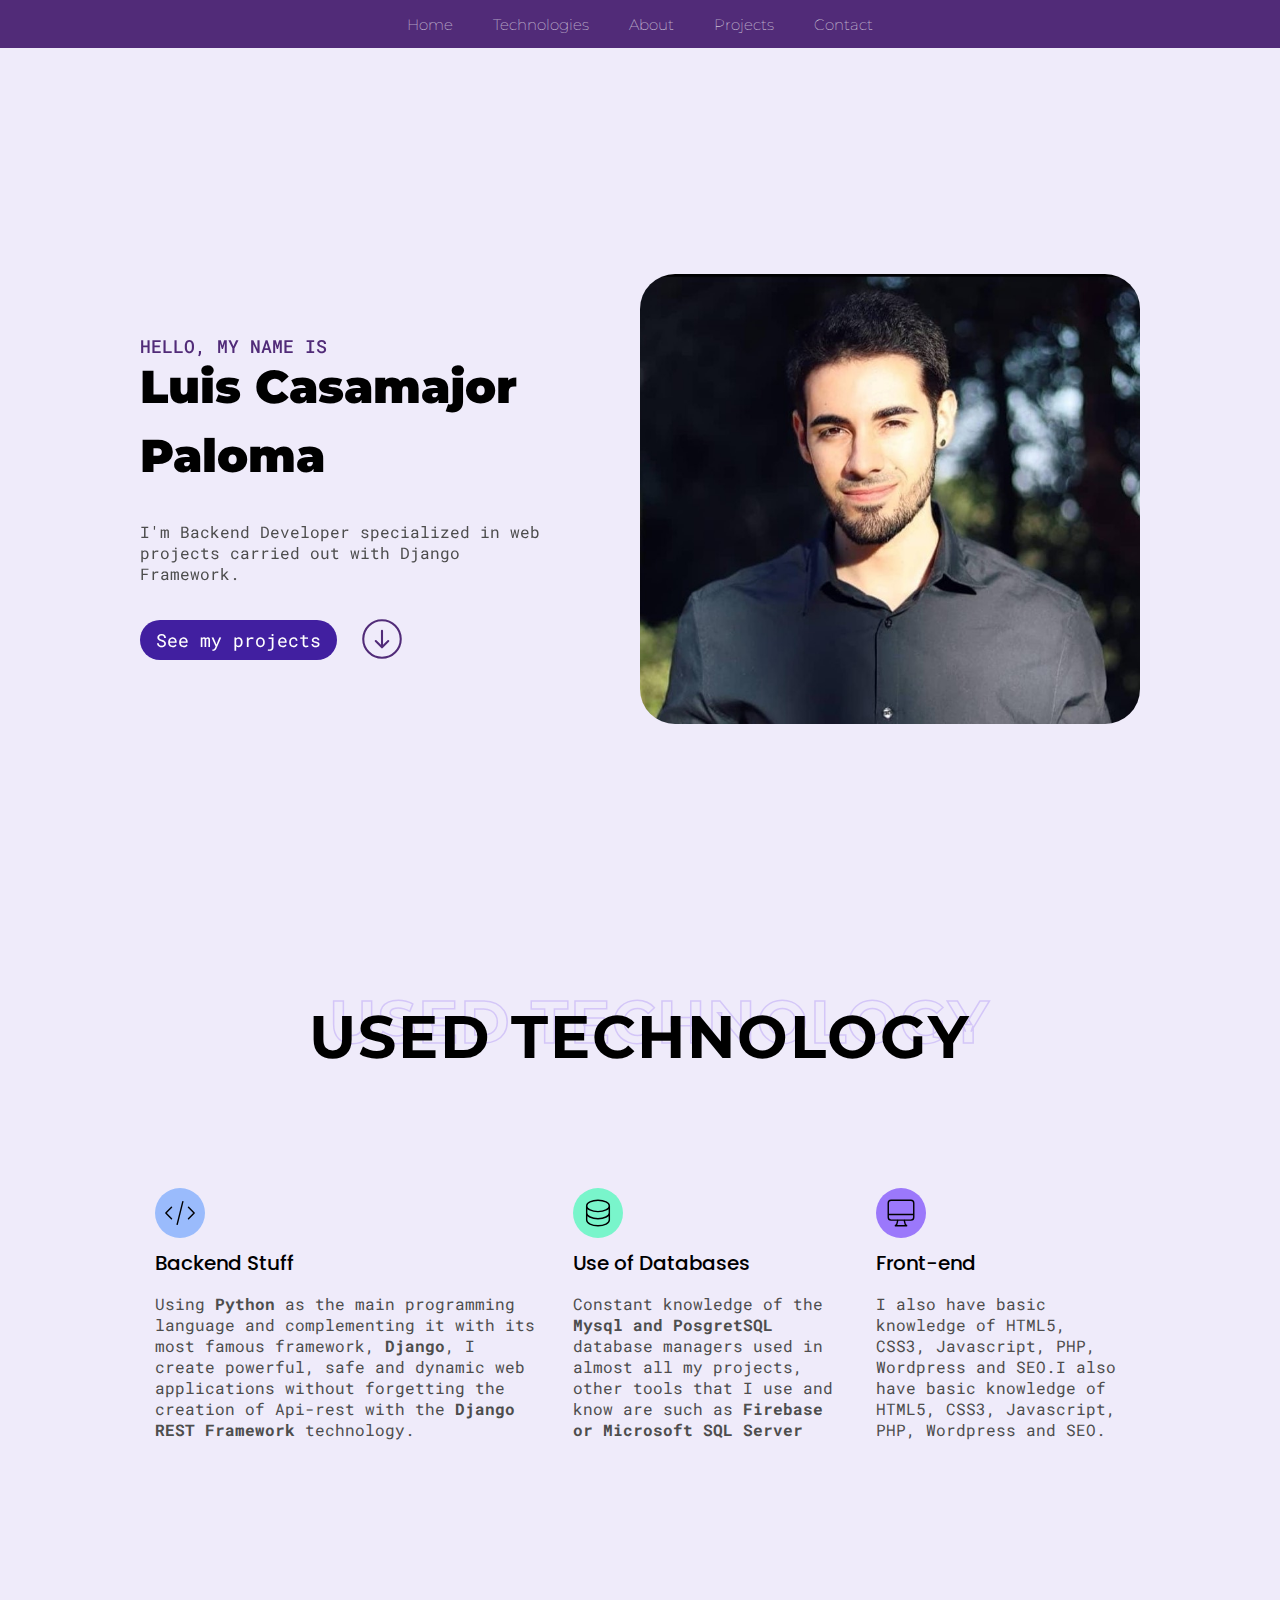
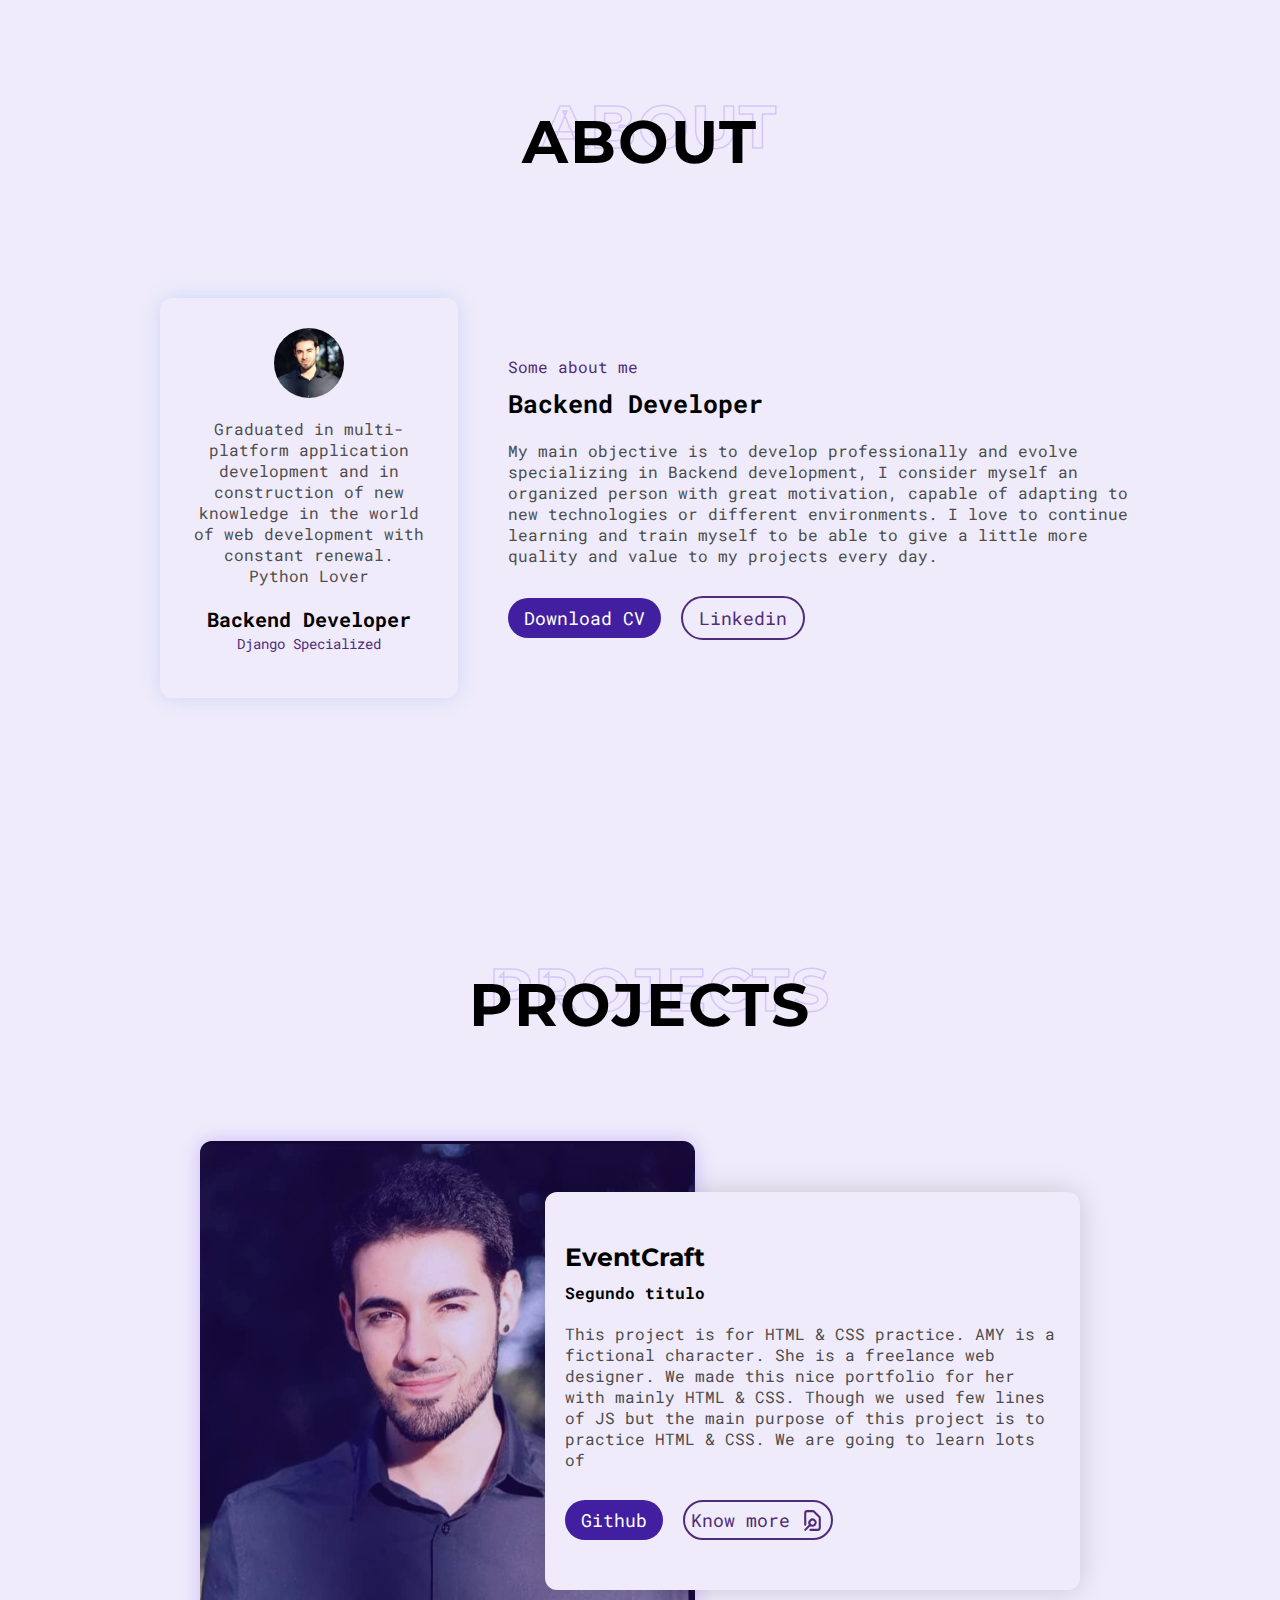
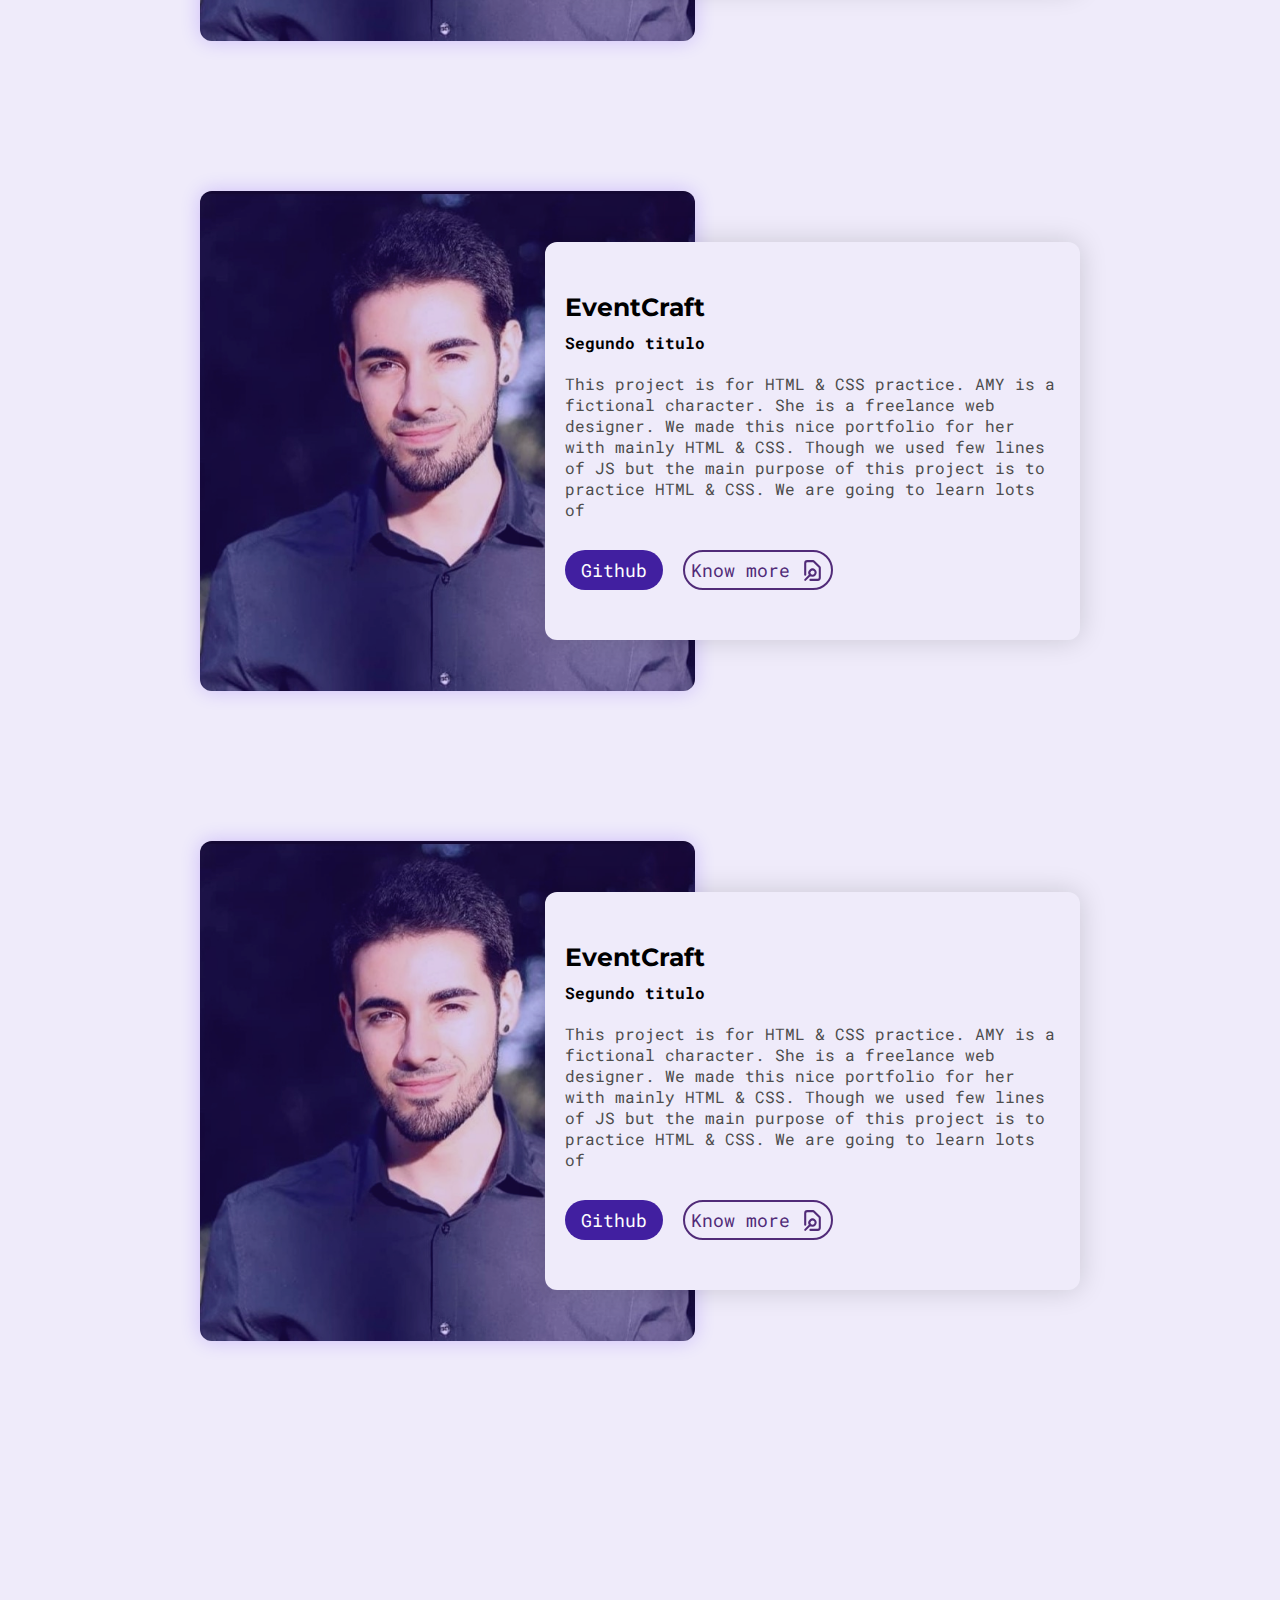
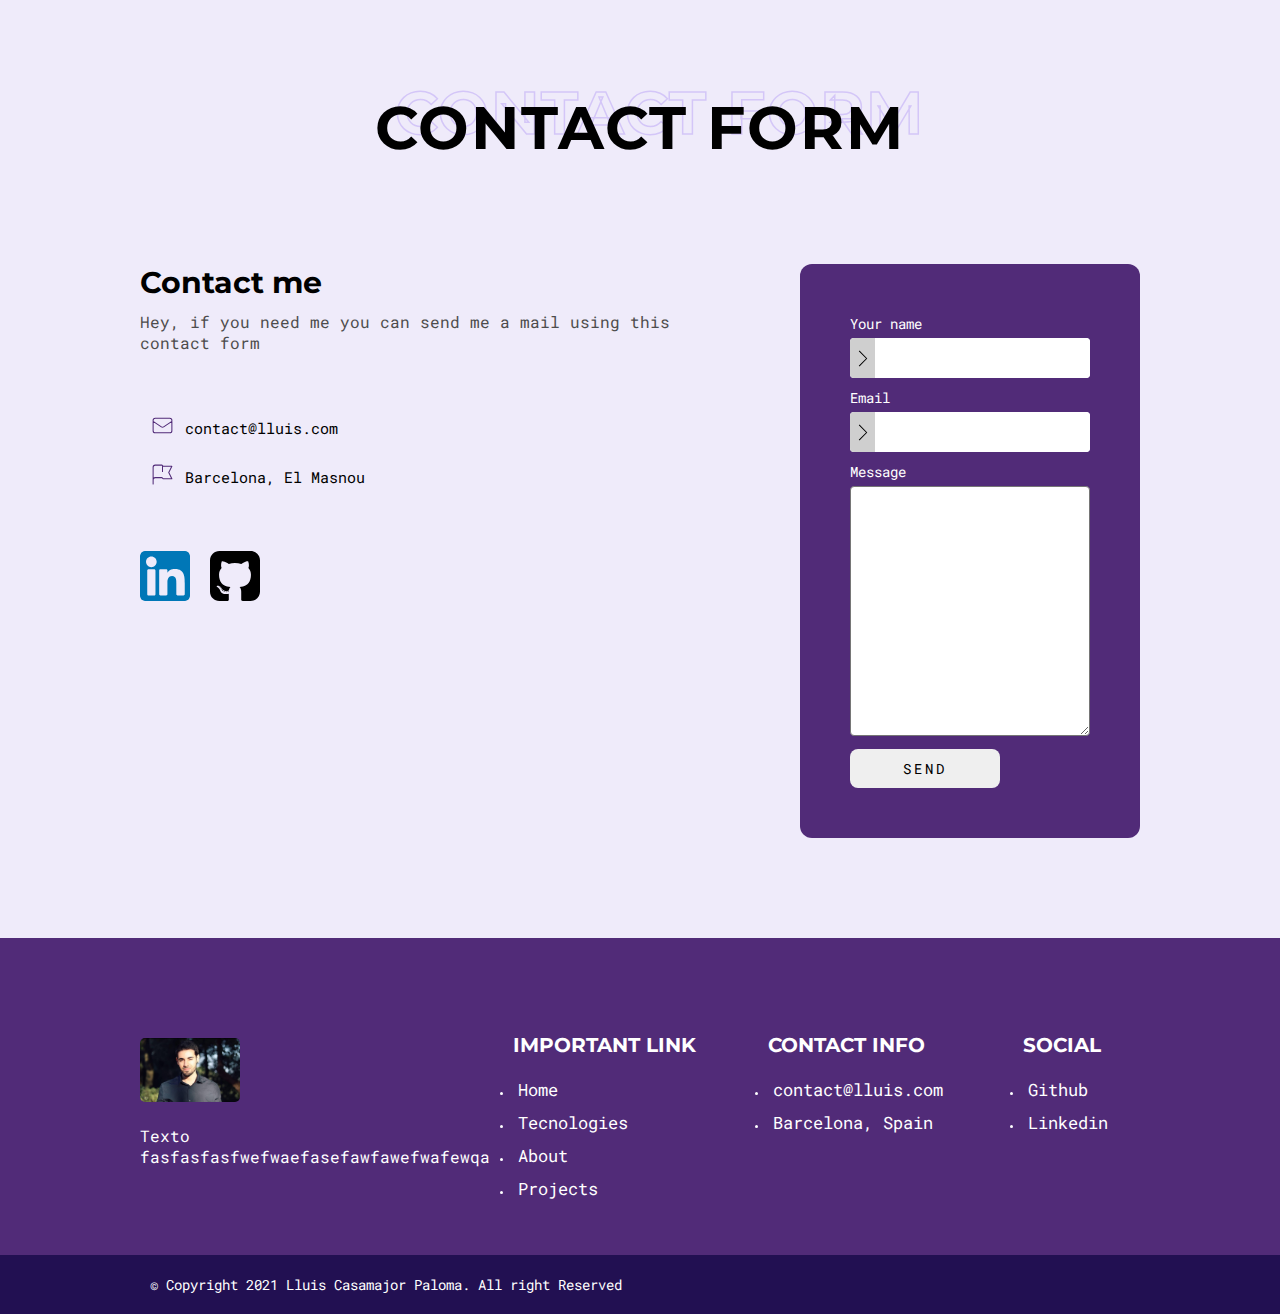
==== commit b243dd11: "refact project" ====
--- a/index.html
+++ b/index.html
@@ -21,17 +21,16 @@
          </svg>
       </div>
       <!-- Nav Section -->
-      <section id="Top_nav">
          <nav id="screen_nav">
             <ul class="nav__ul">
-                        <li class="nav__li"><a class="nav__a nav__a--active" href="#Presentation">Home</a></li>     
-                        <li class="nav__li"><a class="nav__a" href="#tecno">Technologies</a></li>    
-                        <li class="nav__li"><a class="nav__a" href="#about">About</a></li>
-                        <li class="nav__li"><a class="nav__a" href="#projects">Projects</a></li>
-                        <li class="nav__li"><a class="nav__a" href="#contact">Contact</a></li>  
-                     </ul>
+               <li class="nav__li"><a class="nav__a nav__a--active" href="#Presentation">Home</a></li>     
+               <li class="nav__li"><a class="nav__a" href="#tecno">Technologies</a></li>    
+               <li class="nav__li"><a class="nav__a" href="#about">About</a></li>
+               <li class="nav__li"><a class="nav__a" href="#projects">Projects</a></li>
+               <li class="nav__li"><a class="nav__a" href="#contact">Contact</a></li>  
+            </ul>
          </nav>
-      </section>
+
       <section id="nav">
          <div class="container">
             <div class="nav-icon">
@@ -110,7 +109,7 @@
                data-aos-once="true">
                <img src="./images/LluisFoto.jpg" alt="Lluis
                   Casamajor
-                  Paloma">
+                  Paloma" style="border-radius: 35px;">
             </div>
          </div>
       </section>
--- a/styles/style.css
+++ b/styles/style.css
@@ -24,13 +24,14 @@
     scroll-behavior: smooth;
 }
 body{
+    overflow-x: hidden !important;
     /*Assignamos la var color al fondo */ 
-    background-color: var(--body-bg); 
+    background-color: var(--body-bg);
 }
 img{ 
     width: 100%;
     height: 100%;
-    border-radius: 35px;
+    border-radius: 5px;
 }
 a{
     /* Enlaces negros y sin decoración */
@@ -118,11 +119,15 @@
     display: none;
     align-items: center;
     justify-content: center;
-    box-shadow: 0px 0px 20px rgba(71, 40, 182, 8.226);
-    transform: scale(0.9);
-    transition: 0.3s ease ease-in-out transform;
-
-}
+    box-shadow: 0px 0px 20px rgba(71, 40, 182, 0.3);
+
+    transition: all 0.2s ease-out;
+}
+
+.scroll-top:hover{
+    transform: translateY(-5px);
+}
+
 .scroll-top svg {
     width: 50%;
     color: black;
@@ -137,30 +142,31 @@
     justify-content: center;
     align-items: center;
     width: 100%;
-    height: 58px;
+    height: 48px;
     background-color: var(--primary-color);
     font-family: 'Montserrat', sans-serif;
-    font-size: 2rem;
     user-select: none;
-    padding-top: 2.2rem;
+
     font-weight: 100;
 }
 #screen_nav .nav__ul {
-    align-items: center;
-    justify-content: center;
+    display: flex;
+    justify-content: center;
+    align-items: center;
 }
 #screen_nav .nav__li {
     display: inline;
-    font-size: 1.5rem;
-    padding: 1rem;
+
+    padding: 0 20px;
     gap: 1rem;
     top: 2rem;
 }
 
 #screen_nav .nav__a {
-    padding: 16px 0px;
-    color: white;
-    
+    padding: 0px 0px;
+    color: white;
+    font-size: 1.5rem;
+    transition: opacity 0.2s ease-out;
 }
 
 #screen_nav .nav__a:hover {
@@ -180,8 +186,9 @@
     right: 40px;
     top: 30px;
     height: auto;
-    z-index: 100;
+    z-index: 1000;
     opacity: 0;
+    pointer-events: none;
 }
 #nav .nav-icon{
     width: 50px;
@@ -197,12 +204,12 @@
     width: 80%;
 }
 #nav-content {
+    z-index: 1000;
     position: fixed;
     right: 0;
     width: 80%;
     height: 100%;
     max-width: 700px;
-    z-index: 100;
     background-color: var(--primary-color);
     color: white;
     display: flex;
@@ -375,6 +382,7 @@
 #tecno .item {
     padding: 1.5rem;
     border-radius: 12px;
+    transition: all 0.2s ease-out;
 }
 
 #tecno .item:nth-child(1):hover {
@@ -517,7 +525,7 @@
 }
 #projects .item .left .img  img{
     object-fit: cover;
-    transition: 0.3 ease transform;
+    transition: transform 0.2s ease-out;
 }
 #projects .item:hover .left .img img {
     transform: scale(1.1);
@@ -911,6 +919,7 @@
         opacity: 1;
         right: 10px;
         top: 10px;
+        pointer-events: all;
     }
     #screen_nav {
         opacity: 0;
